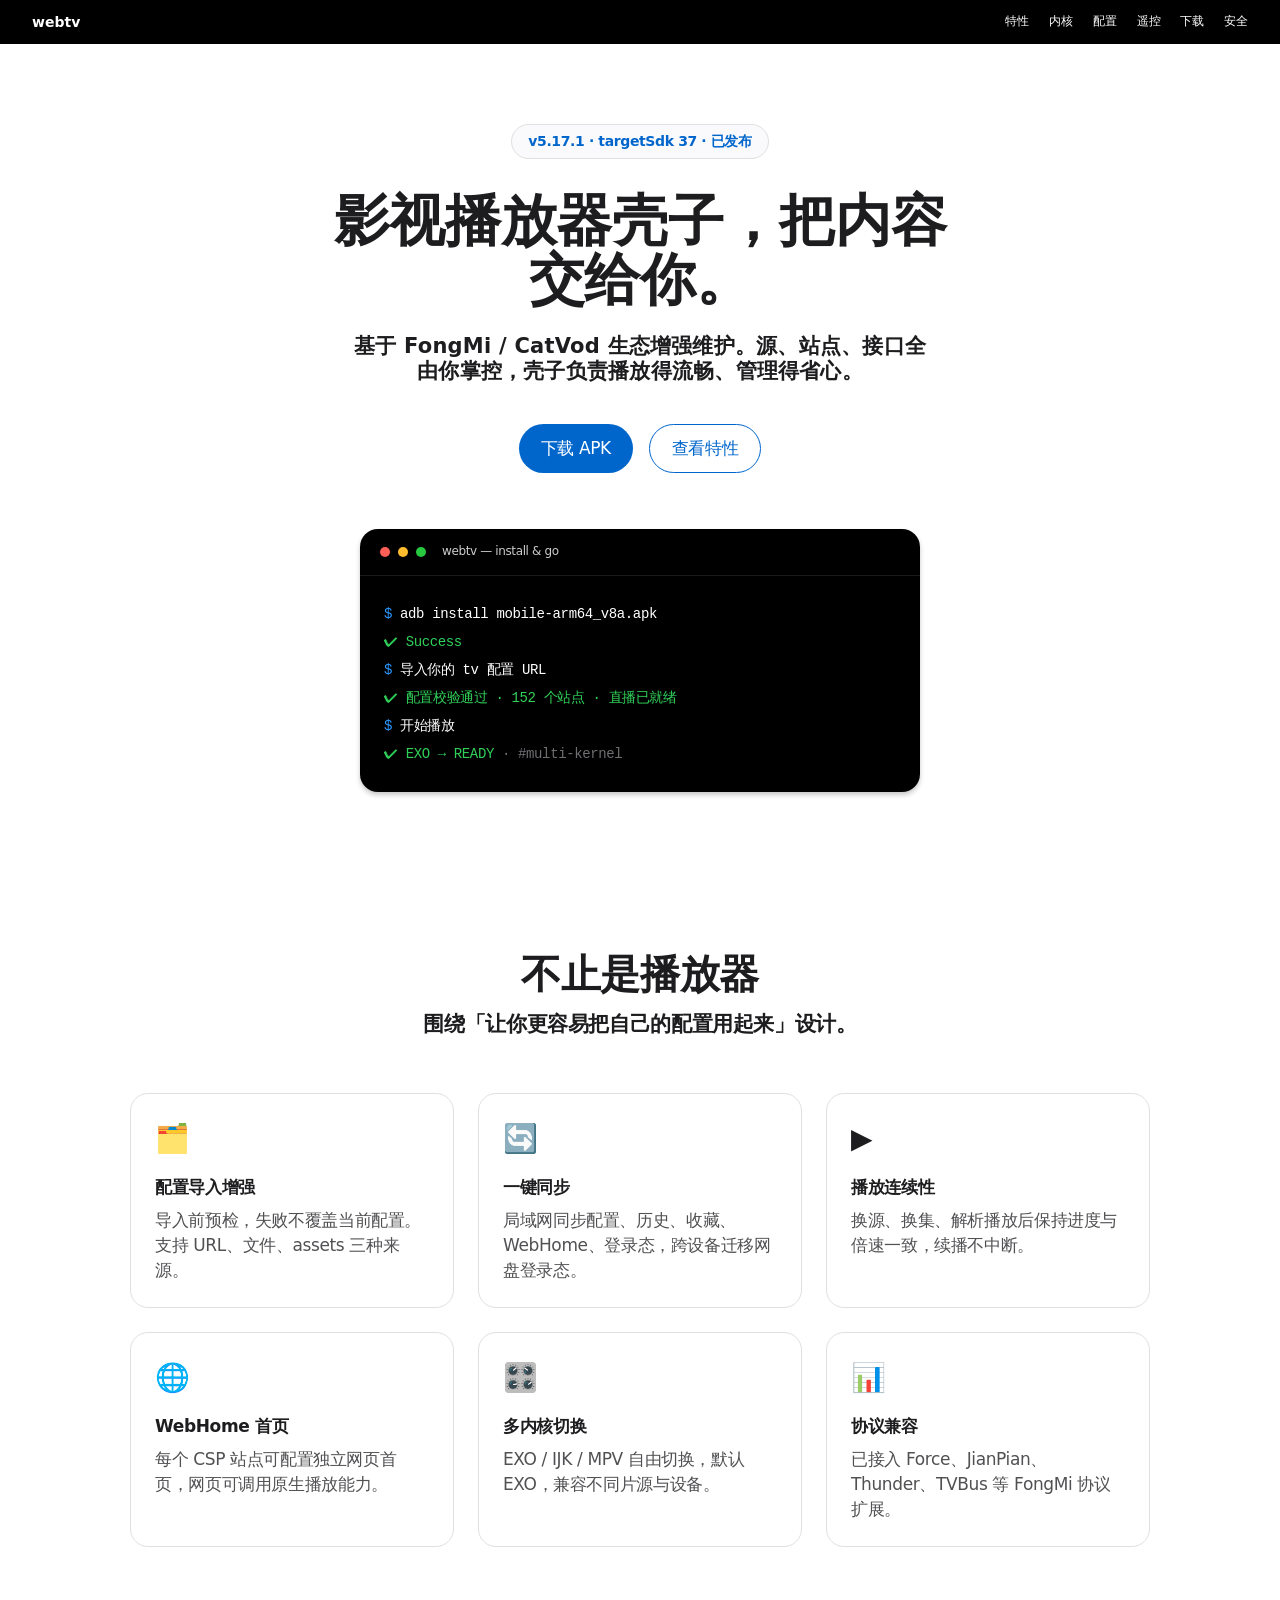
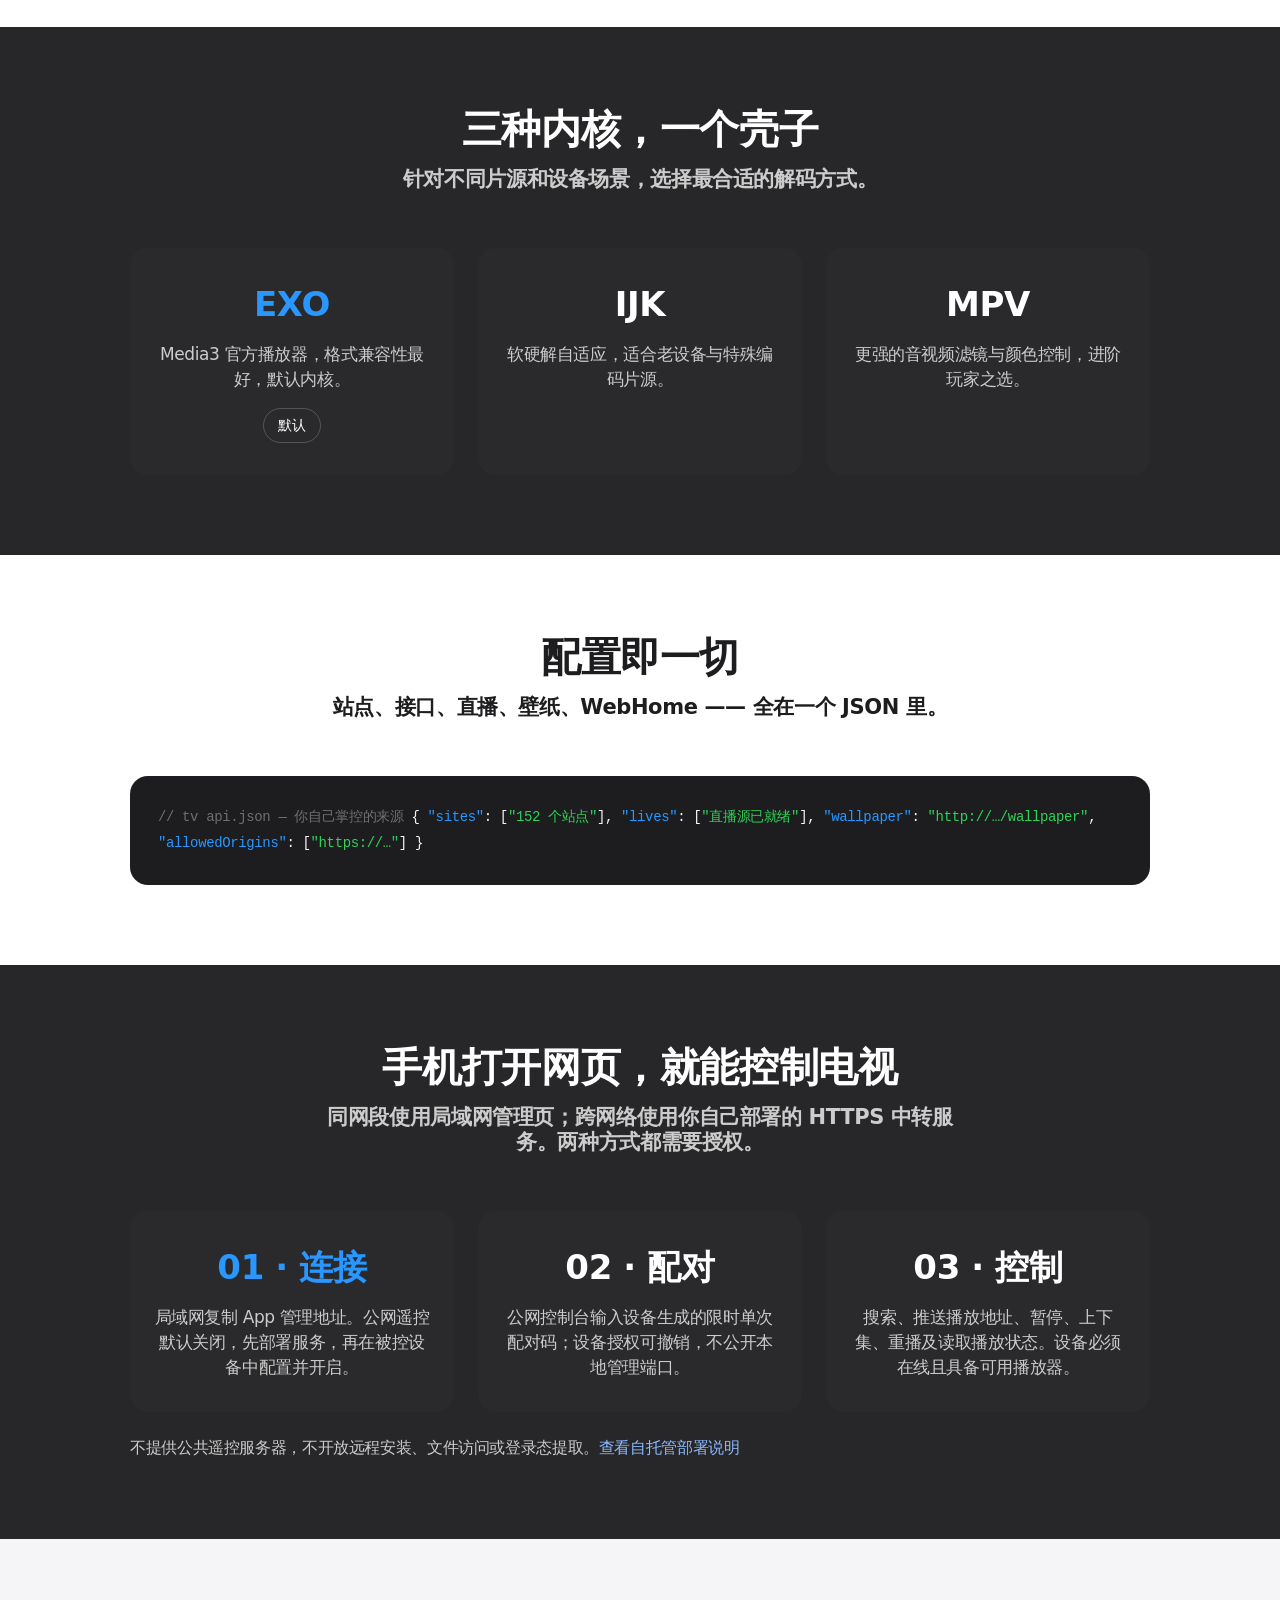
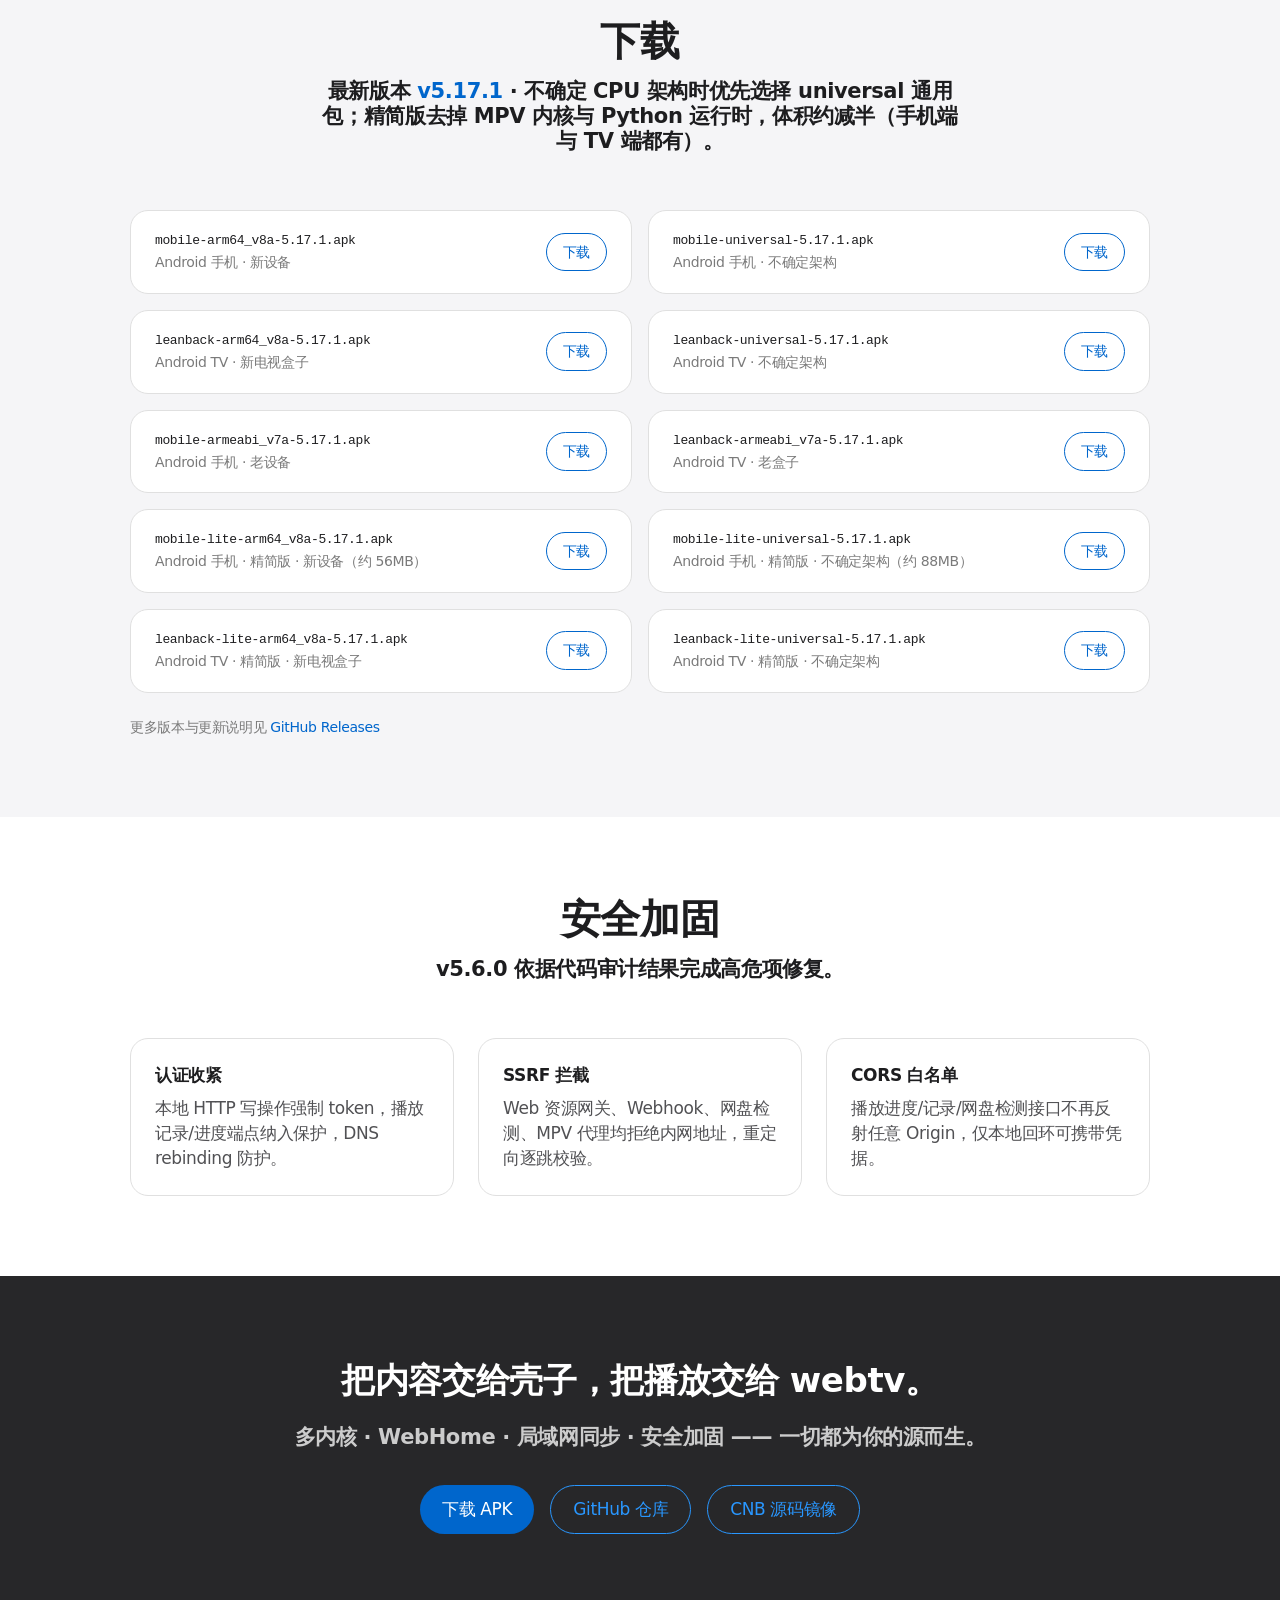
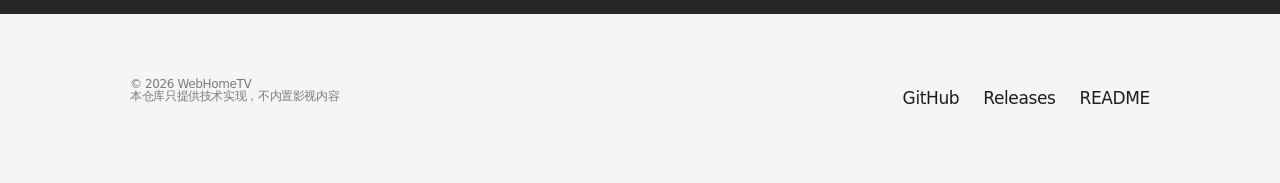
==== docs/index.html @ 98d0acd4 "feat: 中文化界面并新增站源管理（后端 + 前端） - 全站界面与提示文案中文化：index/parse/manage 页面及 script.js - 新增 SourceSetting：站源读取、" ====
<!DOCTYPE html>
<html lang="zh-CN">
<head>
<meta charset="UTF-8">
<meta name="viewport" content="width=device-width, initial-scale=1">
<title>WebHomeTV — 影视播放器壳子</title>
<meta name="description" content="WebHomeTV 是基于 FongMi / CatVod 生态增强维护的 Android 影音播放器壳子，支持多内核播放、WebHome 自定义首页、局域网同步与安全加固。">
<meta property="og:title" content="WebHomeTV — 影视播放器壳子">
<meta property="og:description" content="多内核播放 · WebHome 首页 · 局域网同步 · 安全加固">
<meta property="og:type" content="website">
<style>
  :root {
    --blue: #0066cc;
    --blue-focus: #0071e3;
    --blue-on-dark: #2997ff;
    --canvas: #ffffff;
    --parchment: #f5f5f7;
    --pearl: #fafafc;
    --tile-1: #272729;
    --ink: #1d1d1f;
    --body-on-dark: #ffffff;
    --body-muted: #cccccc;
    --ink-muted-48: #7a7a7a;
    --hairline: #e0e0e0;
    --divider-soft: #f0f0f0;
    --product-shadow: 0 3px 5px 0 rgba(0, 0, 0, 0.22);
    --font: -apple-system, BlinkMacSystemFont, "SF Pro Text", "Inter", "Segoe UI", system-ui, sans-serif;
    --font-display: -apple-system, BlinkMacSystemFont, "SF Pro Display", "Inter", system-ui, sans-serif;
    --section: 80px;
  }

  * { margin: 0; padding: 0; box-sizing: border-box; }

  html { scroll-behavior: smooth; }

  body {
    font-family: var(--font);
    background: var(--canvas);
    color: var(--ink);
    line-height: 1.47;
    letter-spacing: -0.374px;
    -webkit-font-smoothing: antialiased;
  }

  .container { max-width: 1068px; margin: 0 auto; padding: 0 24px; }
  .container-wide { max-width: 1440px; margin: 0 auto; padding: 0 32px; }

  a { color: var(--blue); text-decoration: none; }
  a:hover { text-decoration: underline; }

  /* ---------- Global Nav ---------- */
  .global-nav {
    position: sticky; top: 0; z-index: 50;
    background: #000000;
    height: 44px;
    display: flex; align-items: center;
  }
  .global-nav .container-wide {
    display: flex; align-items: center; justify-content: space-between;
    width: 100%;
  }
  .brand { font-size: 14px; font-weight: 600; color: var(--body-on-dark); letter-spacing: 0; }
  .brand:hover { text-decoration: none; opacity: 0.8; }
  .nav-links { display: flex; gap: 20px; }
  .nav-links a { font-size: 12px; color: var(--body-on-dark); letter-spacing: -0.12px; }
  .nav-links a:hover { text-decoration: none; color: var(--blue-on-dark); }

  /* ---------- Hero (light tile) ---------- */
  .hero { padding: var(--section) 0; background: var(--canvas); }
  .hero .container { text-align: center; }
  .hero .sub {
    display: inline-block;
    font-size: 14px; font-weight: 600; color: var(--blue);
    border: 1px solid var(--hairline);
    border-radius: 9999px;
    padding: 6px 16px;
    margin-bottom: 32px;
    background: var(--pearl);
  }
  .hero h1 {
    font-family: var(--font-display);
    font-size: 56px; font-weight: 600;
    line-height: 1.07; letter-spacing: -0.28px;
    color: var(--ink);
    max-width: 16ch; margin: 0 auto 24px;
  }
  .hero .lead {
    font-size: 21px; font-weight: 600;
    line-height: 1.19; letter-spacing: 0.231px;
    color: var(--ink);
    max-width: 40ch; margin: 0 auto 40px;
  }
  .hero-actions { display: flex; gap: 16px; justify-content: center; flex-wrap: wrap; }

  .btn {
    display: inline-flex; align-items: center; justify-content: center;
    font-family: var(--font); font-size: 17px; font-weight: 400;
    border-radius: 9999px; min-height: 44px; padding: 11px 22px;
    cursor: pointer; transition: transform 160ms ease, background 160ms ease;
    text-decoration: none;
  }
  .btn:focus-visible { outline: 2px solid var(--blue-focus); outline-offset: 2px; }
  .btn:active { transform: scale(0.95); }
  .btn-primary { background: var(--blue); color: #ffffff; }
  .btn-primary:hover { background: var(--blue-focus); text-decoration: none; }
  .btn-secondary { background: transparent; color: var(--blue); border: 1px solid var(--blue); }
  .btn-secondary:hover { background: rgba(0, 102, 204, 0.05); text-decoration: none; }

  /* Terminal card — product evidence */
  .terminal {
    background: #000000;
    border-radius: 18px;
    overflow: hidden;
    text-align: left;
    margin: 56px auto 0;
    max-width: 560px;
    box-shadow: var(--product-shadow);
  }
  .terminal-bar {
    display: flex; align-items: center; gap: 8px;
    padding: 14px 20px;
    border-bottom: 1px solid rgba(255, 255, 255, 0.1);
  }
  .terminal-bar .t-dot { width: 10px; height: 10px; border-radius: 50%; display: inline-block; }
  .t-dot.r { background: #FF5F56; } .t-dot.y { background: #FFBD2E; } .t-dot.g { background: #27C93F; }
  .terminal-bar .t-title { color: var(--body-muted); font-size: 12px; margin-left: 8px; }
  .terminal-body { padding: 24px; color: #a1a1a6; font-size: 14px; line-height: 2; font-family: ui-monospace, "SF Mono", monospace; }
  .terminal-body .prompt { color: var(--blue-on-dark); }
  .terminal-body .cmd { color: var(--body-on-dark); }
  .terminal-body .out { color: #30d158; }
  .terminal-body .muted { color: #6e6e73; }

  /* ---------- Section rhythm ---------- */
  section.tile-light { background: var(--canvas); padding: var(--section) 0; }
  section.tile-parchment { background: var(--parchment); padding: var(--section) 0; }
  section.tile-dark { background: var(--tile-1); padding: var(--section) 0; }
  section.tile-dark h2, section.tile-dark p.sec-desc { color: var(--body-on-dark); }
  section.tile-dark .sec-desc { color: var(--body-muted); }

  .sec-head { text-align: center; margin-bottom: 56px; }
  .sec-head h2 {
    font-family: var(--font-display);
    font-size: 40px; font-weight: 600; line-height: 1.10;
    color: var(--ink); margin-bottom: 16px;
  }
  .tile-dark .sec-head h2 { color: var(--body-on-dark); }
  .sec-head p.sec-desc { font-size: 21px; font-weight: 600; color: var(--ink); line-height: 1.19; max-width: 44ch; margin: 0 auto; }
  .tile-dark .sec-head p.sec-desc { color: var(--body-muted); }

  /* ---------- Feature cards (utility grid) ---------- */
  .grid { display: grid; grid-template-columns: repeat(3, 1fr); gap: 24px; }
  .card {
    background: var(--canvas);
    border: 1px solid var(--hairline);
    border-radius: 18px;
    padding: 24px;
    transition: transform 160ms ease;
  }
  .card:hover { transform: translateY(-2px); }
  .card .ico { font-size: 28px; margin-bottom: 16px; }
  .card h3 { font-size: 17px; font-weight: 600; color: var(--ink); margin-bottom: 8px; }
  .card p { font-size: 17px; color: #515154; line-height: 1.47; }
  .card code {
    font-family: ui-monospace, "SF Mono", monospace;
    font-size: 13px;
    background: var(--parchment);
    border-radius: 5px; padding: 2px 6px; color: var(--blue);
  }

  /* ---------- Kernels (dark tile) ---------- */
  .kernels { display: grid; grid-template-columns: repeat(3, 1fr); gap: 24px; }
  .kernel {
    background: #2a2a2c;
    border-radius: 18px;
    padding: 32px 24px;
    text-align: center;
  }
  .kernel .k-name { font-size: 34px; font-weight: 600; color: var(--body-on-dark); margin-bottom: 12px; letter-spacing: -0.374px; }
  .kernel .k-name.blue { color: var(--blue-on-dark); }
  .kernel p { font-size: 17px; color: var(--body-muted); }
  .kernel .tag {
    display: inline-block; margin-top: 16px;
    font-size: 14px; font-weight: 400; color: var(--body-on-dark);
    border: 1px solid rgba(255, 255, 255, 0.2);
    border-radius: 9999px; padding: 6px 14px;
  }

  /* ---------- Config code block ---------- */
  .code-block {
    background: #1d1d1f;
    border-radius: 18px;
    padding: 28px;
    font-family: ui-monospace, "SF Mono", monospace;
    font-size: 14px; line-height: 1.9;
    overflow-x: auto;
    color: #f5f5f7;
  }
  .code-block .cmt { color: #6e6e73; }
  .code-block .key { color: var(--blue-on-dark); }
  .code-block .str { color: #30d158; }

  /* ---------- Download ---------- */
  .dl-grid { display: grid; grid-template-columns: repeat(2, 1fr); gap: 16px; }
  .dl-row {
    display: flex; align-items: center; justify-content: space-between; gap: 16px;
    background: var(--canvas);
    border: 1px solid var(--hairline);
    border-radius: 18px; padding: 20px 24px;
    transition: border-color 160ms ease;
  }
  .dl-row:hover { border-color: var(--blue); }
  .dl-name { font-family: ui-monospace, "SF Mono", monospace; font-size: 13px; color: var(--ink); }
  .dl-desc { font-size: 14px; color: var(--ink-muted-48); margin-top: 2px; }
  .dl-btn {
    font-size: 14px; font-weight: 400; color: var(--blue);
    border: 1px solid var(--blue); border-radius: 9999px;
    padding: 8px 16px; white-space: nowrap;
    transition: background 160ms ease;
  }
  .dl-btn:hover { background: rgba(0, 102, 204, 0.05); text-decoration: none; }

  /* ---------- Security (parchment) ---------- */
  .tile-parchment .card { background: var(--canvas); border-color: var(--divider-soft); }

  /* ---------- CTA (dark) ---------- */
  .cta h2 { font-size: 34px; font-weight: 600; color: var(--body-on-dark); margin-bottom: 16px; letter-spacing: -0.374px; }
  .cta p { font-size: 21px; font-weight: 600; color: var(--body-muted); margin-bottom: 32px; }
  .cta .btn-primary { background: var(--blue); }
  .cta .btn-secondary { color: var(--blue-on-dark); border-color: var(--blue-on-dark); }

  /* ---------- Footer ---------- */
  footer { background: var(--parchment); padding: 64px 0; }
  footer .container { display: flex; justify-content: space-between; align-items: flex-start; gap: 32px; flex-wrap: wrap; }
  footer .copy { font-size: 12px; color: var(--ink-muted-48); line-height: 1.0; }
  footer .links { display: flex; gap: 24px; }
  footer .links a { font-size: 17px; color: var(--ink); line-height: 2.41; }
  footer .links a:hover { color: var(--blue); }

  /* ---------- Responsive ---------- */
  @media (max-width: 833px) {
    .nav-links { display: none; }
    .grid, .kernels { grid-template-columns: repeat(2, 1fr); }
    .dl-grid { grid-template-columns: 1fr; }
  }
  @media (max-width: 640px) {
    .hero h1 { font-size: 34px; }
    .sec-head h2 { font-size: 32px; }
    .grid, .kernels { grid-template-columns: 1fr; }
    section.tile-light, section.tile-parchment, section.tile-dark { padding: 48px 0; }
    .hero { padding: 48px 0; }
  }
  @media (max-width: 419px) {
    .hero h1 { font-size: 28px; }
    .container, .container-wide { padding: 0 16px; }
  }

  @media (prefers-reduced-motion: reduce) {
    html { scroll-behavior: auto; }
    * { transition: none !important; }
  }
</style>
</head>
<body>

<nav class="global-nav" aria-label="主导航">
  <div class="container-wide">
    <div class="brand">webtv</div>
    <div class="nav-links">
      <a href="#features">特性</a>
      <a href="#kernels">内核</a>
      <a href="#config">配置</a>
      <a href="#remote">遥控</a>
      <a href="#download">下载</a>
      <a href="#security">安全</a>
    </div>
  </div>
</nav>

<header class="hero" id="top">
  <div class="container">
    <span class="sub">v5.17.1 · targetSdk 37 · 已发布</span>
    <h1>影视播放器壳子，把内容交给你。</h1>
    <p class="lead">基于 FongMi / CatVod 生态增强维护。源、站点、接口全由你掌控，壳子负责播放得流畅、管理得省心。</p>
    <div class="hero-actions">
      <a class="btn btn-primary" href="#download">下载 APK</a>
      <a class="btn btn-secondary" href="#features">查看特性</a>
    </div>
    <div class="terminal" role="img" aria-label="终端命令行示例">
      <div class="terminal-bar">
        <span class="t-dot r"></span><span class="t-dot y"></span><span class="t-dot g"></span>
        <span class="t-title">webtv — install &amp; go</span>
      </div>
      <div class="terminal-body">
        <div><span class="prompt">$</span> <span class="cmd">adb install mobile-arm64_v8a.apk</span></div>
        <div><span class="out">✔ Success</span></div>
        <div><span class="prompt">$</span> <span class="cmd">导入你的 tv 配置 URL</span></div>
        <div><span class="out">✔ 配置校验通过 · 152 个站点 · 直播已就绪</span></div>
        <div><span class="prompt">$</span> <span class="cmd">开始播放</span></div>
        <div><span class="out">✔ EXO → READY <span class="muted">· #multi-kernel</span></span></div>
      </div>
    </div>
  </div>
</header>

<section class="tile-light" id="features">
  <div class="container">
    <div class="sec-head">
      <h2>不止是播放器</h2>
      <p class="sec-desc">围绕「让你更容易把自己的配置用起来」设计。</p>
    </div>
    <div class="grid">
      <div class="card">
        <div class="ico">🗂️</div>
        <h3>配置导入增强</h3>
        <p>导入前预检，失败不覆盖当前配置。支持 URL、文件、assets 三种来源。</p>
      </div>
      <div class="card">
        <div class="ico">🔄</div>
        <h3>一键同步</h3>
        <p>局域网同步配置、历史、收藏、WebHome、登录态，跨设备迁移网盘登录态。</p>
      </div>
      <div class="card">
        <div class="ico">▶️</div>
        <h3>播放连续性</h3>
        <p>换源、换集、解析播放后保持进度与倍速一致，续播不中断。</p>
      </div>
      <div class="card">
        <div class="ico">🌐</div>
        <h3>WebHome 首页</h3>
        <p>每个 CSP 站点可配置独立网页首页，网页可调用原生播放能力。</p>
      </div>
      <div class="card">
        <div class="ico">🎛️</div>
        <h3>多内核切换</h3>
        <p>EXO / IJK / MPV 自由切换，默认 EXO，兼容不同片源与设备。</p>
      </div>
      <div class="card">
        <div class="ico">📊</div>
        <h3>协议兼容</h3>
        <p>已接入 Force、JianPian、Thunder、TVBus 等 FongMi 协议扩展。</p>
      </div>
    </div>
  </div>
</section>

<section class="tile-dark" id="kernels">
  <div class="container">
    <div class="sec-head">
      <h2>三种内核，一个壳子</h2>
      <p class="sec-desc">针对不同片源和设备场景，选择最合适的解码方式。</p>
    </div>
    <div class="kernels">
      <div class="kernel">
        <div class="k-name blue">EXO</div>
        <p>Media3 官方播放器，格式兼容性最好，默认内核。</p>
        <span class="tag">默认</span>
      </div>
      <div class="kernel">
        <div class="k-name">IJK</div>
        <p>软硬解自适应，适合老设备与特殊编码片源。</p>
      </div>
      <div class="kernel">
        <div class="k-name">MPV</div>
        <p>更强的音视频滤镜与颜色控制，进阶玩家之选。</p>
      </div>
    </div>
  </div>
</section>

<section class="tile-light" id="config">
  <div class="container">
    <div class="sec-head">
      <h2>配置即一切</h2>
      <p class="sec-desc">站点、接口、直播、壁纸、WebHome —— 全在一个 JSON 里。</p>
    </div>
    <div class="code-block" role="img" aria-label="tv 配置 JSON 示例">
<span class="cmt">// tv api.json — 你自己掌控的来源</span>
{
  <span class="key">"sites"</span>: [<span class="str">"152 个站点"</span>],
  <span class="key">"lives"</span>: [<span class="str">"直播源已就绪"</span>],
  <span class="key">"wallpaper"</span>: <span class="str">"http://…/wallpaper"</span>,
  <span class="key">"allowedOrigins"</span>: [<span class="str">"https://…"</span>]
}
    </div>
  </div>
</section>

<section class="tile-dark" id="remote">
  <div class="container">
    <div class="sec-head">
      <h2>手机打开网页，就能控制电视</h2>
      <p class="sec-desc">同网段使用局域网管理页；跨网络使用你自己部署的 HTTPS 中转服务。两种方式都需要授权。</p>
    </div>
    <div class="kernels">
      <div class="kernel">
        <div class="k-name blue">01 · 连接</div>
        <p>局域网复制 App 管理地址。公网遥控默认关闭，先部署服务，再在被控设备中配置并开启。</p>
      </div>
      <div class="kernel">
        <div class="k-name">02 · 配对</div>
        <p>公网控制台输入设备生成的限时单次配对码；设备授权可撤销，不公开本地管理端口。</p>
      </div>
      <div class="kernel">
        <div class="k-name">03 · 控制</div>
        <p>搜索、推送播放地址、暂停、上下集、重播及读取播放状态。设备必须在线且具备可用播放器。</p>
      </div>
    </div>
    <p style="margin-top:24px;color:#ccc">不提供公共遥控服务器，不开放远程安装、文件访问或登录态提取。<a style="color:#8db9ff" href="https://github.com/motao123/webtv/tree/main/serverless/webtv-remote-go">查看自托管部署说明</a></p>
  </div>
</section>

<section class="tile-parchment" id="download">
  <div class="container">
    <div class="sec-head">
      <h2>下载</h2>
      <p class="sec-desc">最新版本 <strong style="color:var(--blue)">v5.17.1</strong> · 不确定 CPU 架构时优先选择 universal 通用包；精简版去掉 MPV 内核与 Python 运行时，体积约减半（手机端与 TV 端都有）。</p>
    </div>
    <div class="dl-grid">
      <div class="dl-row">
        <div>
          <div class="dl-name">mobile-arm64_v8a-5.17.1.apk</div>
          <div class="dl-desc">Android 手机 · 新设备</div>
        </div>
        <a class="dl-btn" href="https://github.com/motao123/webtv/releases/latest/download/mobile-arm64_v8a-5.17.1.apk">下载</a>
      </div>
      <div class="dl-row">
        <div>
          <div class="dl-name">mobile-universal-5.17.1.apk</div>
          <div class="dl-desc">Android 手机 · 不确定架构</div>
        </div>
        <a class="dl-btn" href="https://github.com/motao123/webtv/releases/latest/download/mobile-universal-5.17.1.apk">下载</a>
      </div>
      <div class="dl-row">
        <div>
          <div class="dl-name">leanback-arm64_v8a-5.17.1.apk</div>
          <div class="dl-desc">Android TV · 新电视盒子</div>
        </div>
        <a class="dl-btn" href="https://github.com/motao123/webtv/releases/latest/download/leanback-arm64_v8a-5.17.1.apk">下载</a>
      </div>
      <div class="dl-row">
        <div>
          <div class="dl-name">leanback-universal-5.17.1.apk</div>
          <div class="dl-desc">Android TV · 不确定架构</div>
        </div>
        <a class="dl-btn" href="https://github.com/motao123/webtv/releases/latest/download/leanback-universal-5.17.1.apk">下载</a>
      </div>
      <div class="dl-row">
        <div>
          <div class="dl-name">mobile-armeabi_v7a-5.17.1.apk</div>
          <div class="dl-desc">Android 手机 · 老设备</div>
        </div>
        <a class="dl-btn" href="https://github.com/motao123/webtv/releases/latest/download/mobile-armeabi_v7a-5.17.1.apk">下载</a>
      </div>
      <div class="dl-row">
        <div>
          <div class="dl-name">leanback-armeabi_v7a-5.17.1.apk</div>
          <div class="dl-desc">Android TV · 老盒子</div>
        </div>
        <a class="dl-btn" href="https://github.com/motao123/webtv/releases/latest/download/leanback-armeabi_v7a-5.17.1.apk">下载</a>
      </div>
      <div class="dl-row">
        <div>
          <div class="dl-name">mobile-lite-arm64_v8a-5.17.1.apk</div>
          <div class="dl-desc">Android 手机 · 精简版 · 新设备（约 56MB）</div>
        </div>
        <a class="dl-btn" href="https://github.com/motao123/webtv/releases/latest/download/mobile-lite-arm64_v8a-5.17.1.apk">下载</a>
      </div>
      <div class="dl-row">
        <div>
          <div class="dl-name">mobile-lite-universal-5.17.1.apk</div>
          <div class="dl-desc">Android 手机 · 精简版 · 不确定架构（约 88MB）</div>
        </div>
        <a class="dl-btn" href="https://github.com/motao123/webtv/releases/latest/download/mobile-lite-universal-5.17.1.apk">下载</a>
      </div>
      <div class="dl-row">
        <div>
          <div class="dl-name">leanback-lite-arm64_v8a-5.17.1.apk</div>
          <div class="dl-desc">Android TV · 精简版 · 新电视盒子</div>
        </div>
        <a class="dl-btn" href="https://github.com/motao123/webtv/releases/latest/download/leanback-lite-arm64_v8a-5.17.1.apk">下载</a>
      </div>
      <div class="dl-row">
        <div>
          <div class="dl-name">leanback-lite-universal-5.17.1.apk</div>
          <div class="dl-desc">Android TV · 精简版 · 不确定架构</div>
        </div>
        <a class="dl-btn" href="https://github.com/motao123/webtv/releases/latest/download/leanback-lite-universal-5.17.1.apk">下载</a>
      </div>
    </div>
    <p style="margin-top:24px;font-size:14px;color:var(--ink-muted-48)">更多版本与更新说明见 <a href="https://github.com/motao123/webtv/releases">GitHub Releases</a></p>
  </div>
</section>

<section class="tile-light" id="security">
  <div class="container">
    <div class="sec-head">
      <h2>安全加固</h2>
      <p class="sec-desc">v5.6.0 依据代码审计结果完成高危项修复。</p>
    </div>
    <div class="grid">
      <div class="card">
        <h3>认证收紧</h3>
        <p>本地 HTTP 写操作强制 token，播放记录/进度端点纳入保护，DNS rebinding 防护。</p>
      </div>
      <div class="card">
        <h3>SSRF 拦截</h3>
        <p>Web 资源网关、Webhook、网盘检测、MPV 代理均拒绝内网地址，重定向逐跳校验。</p>
      </div>
      <div class="card">
        <h3>CORS 白名单</h3>
        <p>播放进度/记录/网盘检测接口不再反射任意 Origin，仅本地回环可携带凭据。</p>
      </div>
    </div>
  </div>
</section>

<section class="tile-dark cta">
  <div class="container" style="text-align:center">
    <h2>把内容交给壳子，把播放交给 webtv。</h2>
    <p>多内核 · WebHome · 局域网同步 · 安全加固 —— 一切都为你的源而生。</p>
    <div class="hero-actions" style="justify-content:center">
      <a class="btn btn-primary" href="#download">下载 APK</a>
      <a class="btn btn-secondary" href="https://github.com/motao123/webtv">GitHub 仓库</a>
      <a class="btn btn-secondary" href="https://cnb.cool/code_free/webtv-coding">CNB 源码镜像</a>
    </div>
  </div>
</section>

<footer>
  <div class="container">
    <div class="copy">© 2026 WebHomeTV<br>本仓库只提供技术实现，不内置影视内容</div>
    <div class="links">
      <a href="https://github.com/motao123/webtv">GitHub</a>
      <a href="https://github.com/motao123/webtv/releases">Releases</a>
      <a href="https://github.com/motao123/webtv/blob/main/README.md">README</a>
    </div>
  </div>
</footer>

</body>
</html>
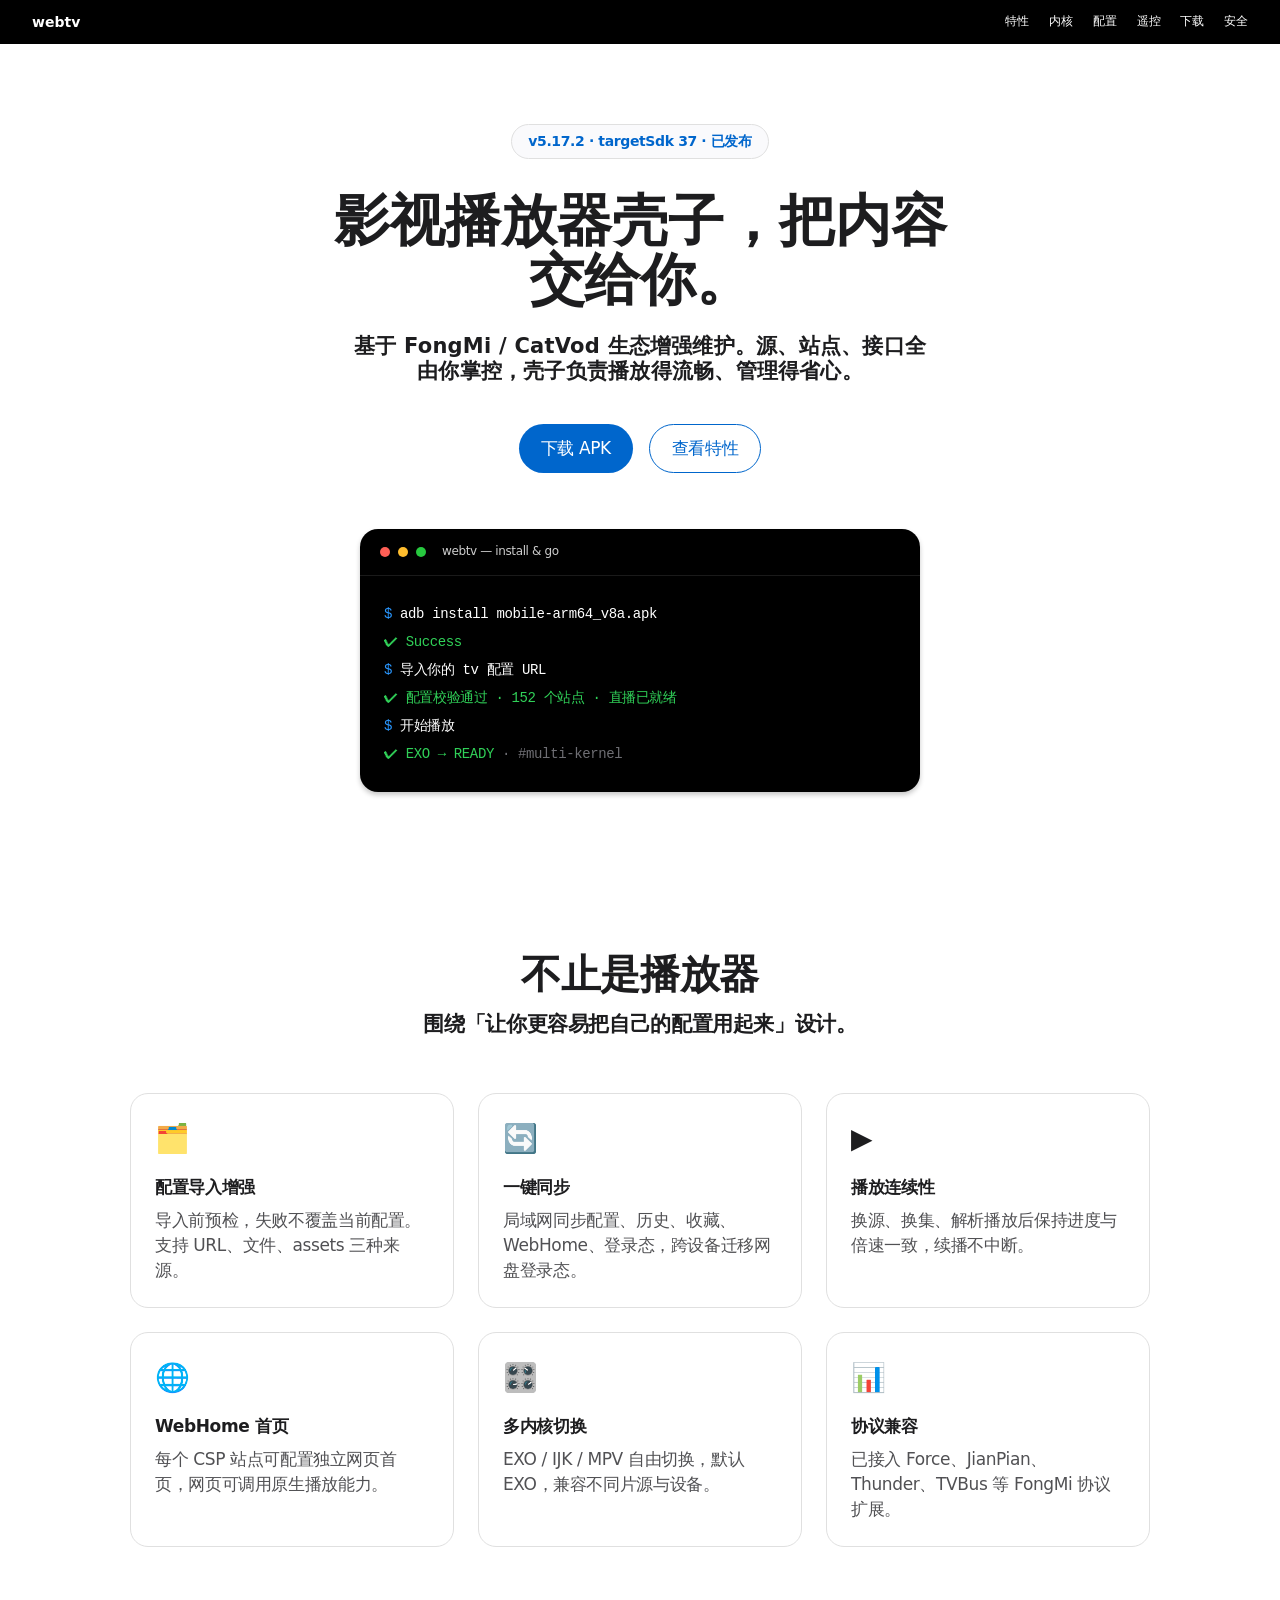
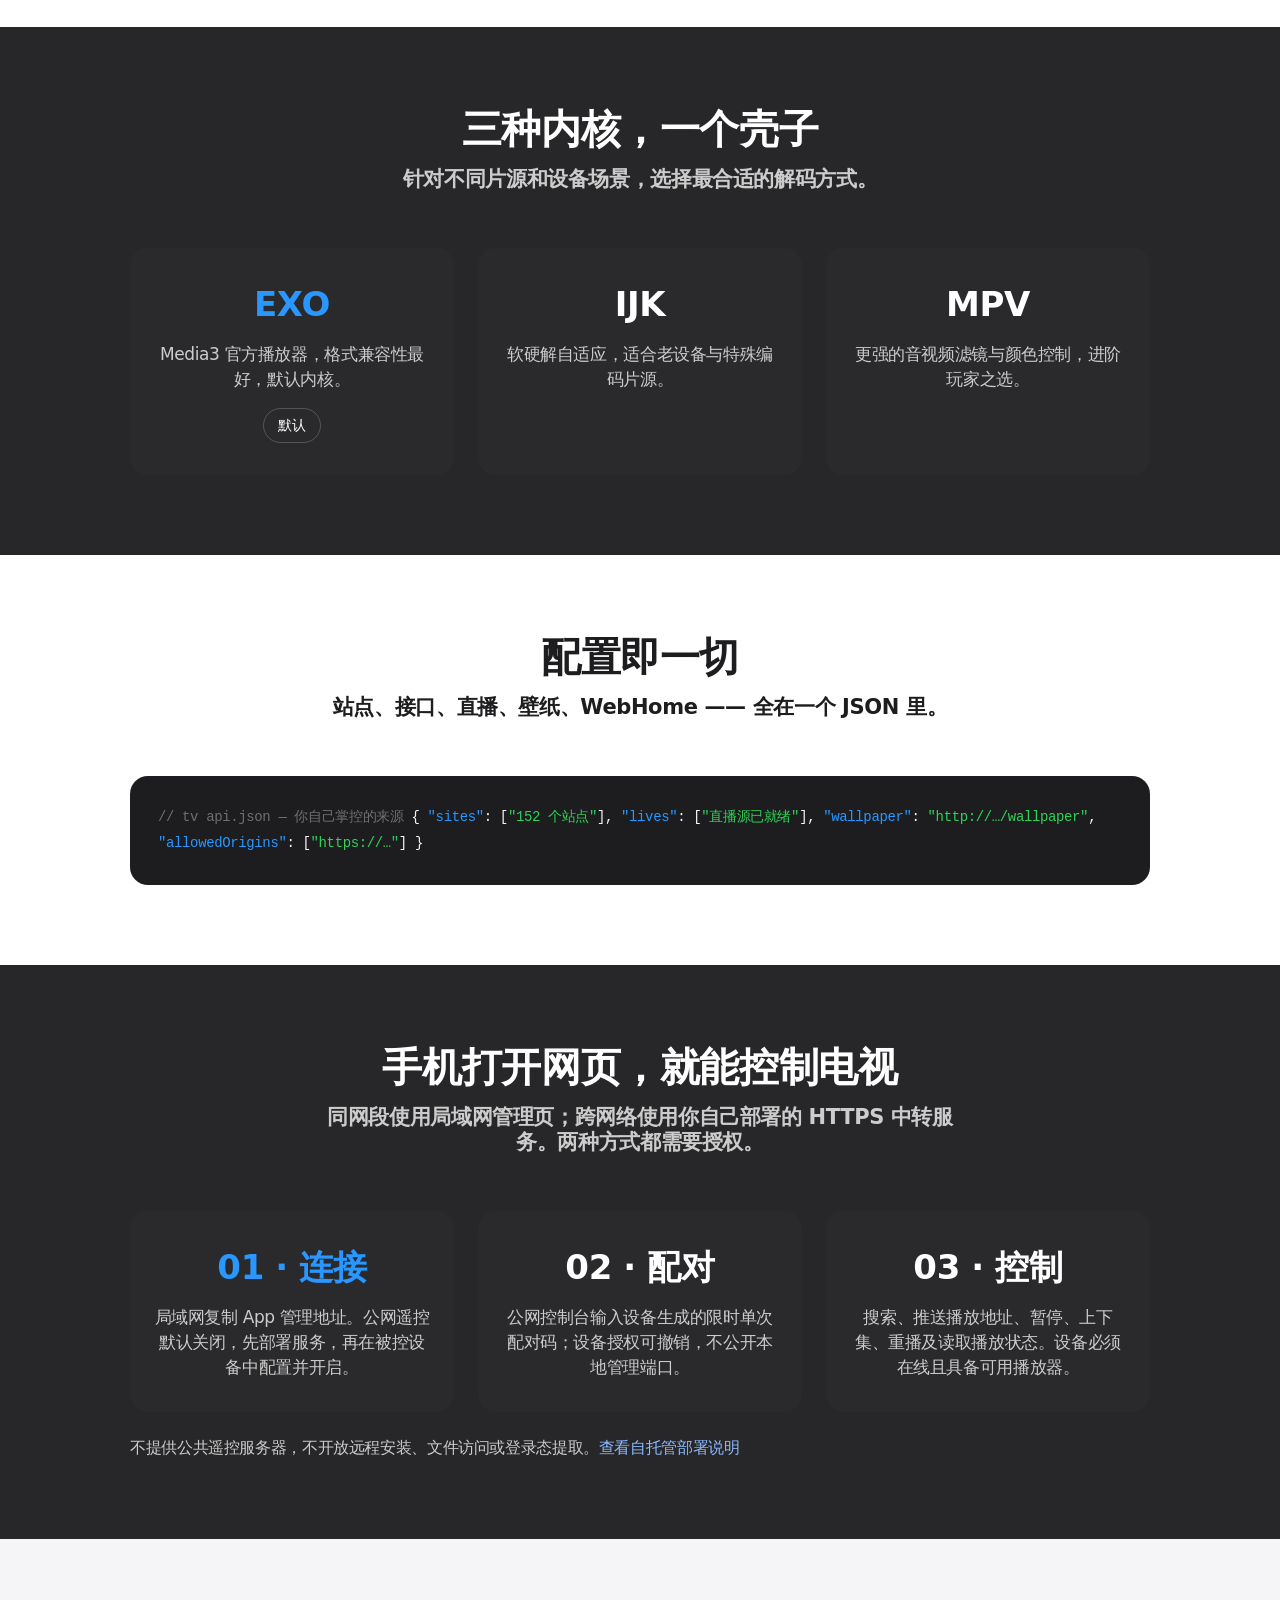
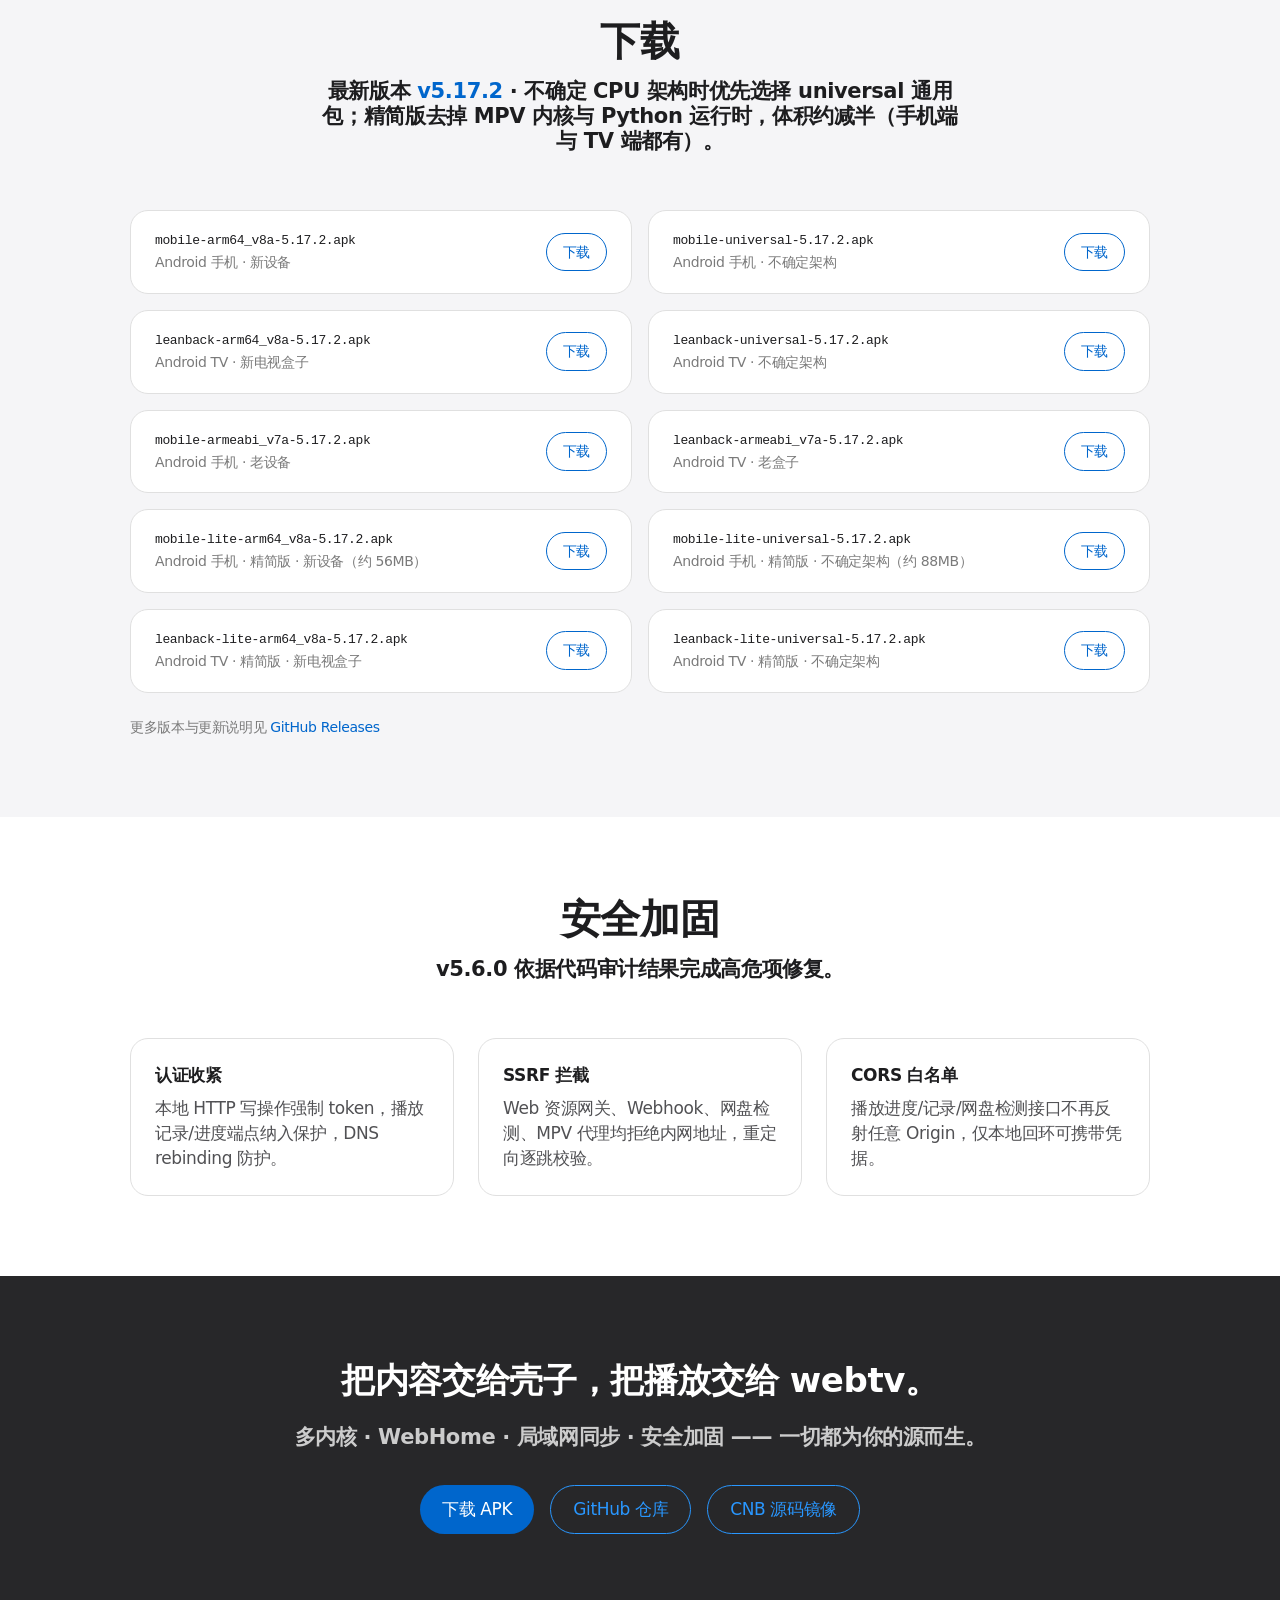
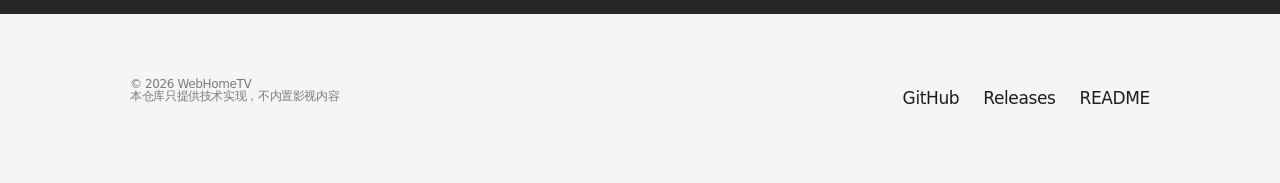
==== commit 429f13fc: "chore: README/docs 版本号同步至 5.17.2" ====
--- a/docs/index.html
+++ b/docs/index.html
@@ -278,7 +278,7 @@
 
 <header class="hero" id="top">
   <div class="container">
-    <span class="sub">v5.17.1 · targetSdk 37 · 已发布</span>
+    <span class="sub">v5.17.2 · targetSdk 37 · 已发布</span>
     <h1>影视播放器壳子，把内容交给你。</h1>
     <p class="lead">基于 FongMi / CatVod 生态增强维护。源、站点、接口全由你掌控，壳子负责播放得流畅、管理得省心。</p>
     <div class="hero-actions">
@@ -413,78 +413,78 @@
   <div class="container">
     <div class="sec-head">
       <h2>下载</h2>
-      <p class="sec-desc">最新版本 <strong style="color:var(--blue)">v5.17.1</strong> · 不确定 CPU 架构时优先选择 universal 通用包；精简版去掉 MPV 内核与 Python 运行时，体积约减半（手机端与 TV 端都有）。</p>
+      <p class="sec-desc">最新版本 <strong style="color:var(--blue)">v5.17.2</strong> · 不确定 CPU 架构时优先选择 universal 通用包；精简版去掉 MPV 内核与 Python 运行时，体积约减半（手机端与 TV 端都有）。</p>
     </div>
     <div class="dl-grid">
       <div class="dl-row">
         <div>
-          <div class="dl-name">mobile-arm64_v8a-5.17.1.apk</div>
+          <div class="dl-name">mobile-arm64_v8a-5.17.2.apk</div>
           <div class="dl-desc">Android 手机 · 新设备</div>
         </div>
-        <a class="dl-btn" href="https://github.com/motao123/webtv/releases/latest/download/mobile-arm64_v8a-5.17.1.apk">下载</a>
-      </div>
-      <div class="dl-row">
-        <div>
-          <div class="dl-name">mobile-universal-5.17.1.apk</div>
+        <a class="dl-btn" href="https://github.com/motao123/webtv/releases/latest/download/mobile-arm64_v8a-5.17.2.apk">下载</a>
+      </div>
+      <div class="dl-row">
+        <div>
+          <div class="dl-name">mobile-universal-5.17.2.apk</div>
           <div class="dl-desc">Android 手机 · 不确定架构</div>
         </div>
-        <a class="dl-btn" href="https://github.com/motao123/webtv/releases/latest/download/mobile-universal-5.17.1.apk">下载</a>
-      </div>
-      <div class="dl-row">
-        <div>
-          <div class="dl-name">leanback-arm64_v8a-5.17.1.apk</div>
+        <a class="dl-btn" href="https://github.com/motao123/webtv/releases/latest/download/mobile-universal-5.17.2.apk">下载</a>
+      </div>
+      <div class="dl-row">
+        <div>
+          <div class="dl-name">leanback-arm64_v8a-5.17.2.apk</div>
           <div class="dl-desc">Android TV · 新电视盒子</div>
         </div>
-        <a class="dl-btn" href="https://github.com/motao123/webtv/releases/latest/download/leanback-arm64_v8a-5.17.1.apk">下载</a>
-      </div>
-      <div class="dl-row">
-        <div>
-          <div class="dl-name">leanback-universal-5.17.1.apk</div>
+        <a class="dl-btn" href="https://github.com/motao123/webtv/releases/latest/download/leanback-arm64_v8a-5.17.2.apk">下载</a>
+      </div>
+      <div class="dl-row">
+        <div>
+          <div class="dl-name">leanback-universal-5.17.2.apk</div>
           <div class="dl-desc">Android TV · 不确定架构</div>
         </div>
-        <a class="dl-btn" href="https://github.com/motao123/webtv/releases/latest/download/leanback-universal-5.17.1.apk">下载</a>
-      </div>
-      <div class="dl-row">
-        <div>
-          <div class="dl-name">mobile-armeabi_v7a-5.17.1.apk</div>
+        <a class="dl-btn" href="https://github.com/motao123/webtv/releases/latest/download/leanback-universal-5.17.2.apk">下载</a>
+      </div>
+      <div class="dl-row">
+        <div>
+          <div class="dl-name">mobile-armeabi_v7a-5.17.2.apk</div>
           <div class="dl-desc">Android 手机 · 老设备</div>
         </div>
-        <a class="dl-btn" href="https://github.com/motao123/webtv/releases/latest/download/mobile-armeabi_v7a-5.17.1.apk">下载</a>
-      </div>
-      <div class="dl-row">
-        <div>
-          <div class="dl-name">leanback-armeabi_v7a-5.17.1.apk</div>
+        <a class="dl-btn" href="https://github.com/motao123/webtv/releases/latest/download/mobile-armeabi_v7a-5.17.2.apk">下载</a>
+      </div>
+      <div class="dl-row">
+        <div>
+          <div class="dl-name">leanback-armeabi_v7a-5.17.2.apk</div>
           <div class="dl-desc">Android TV · 老盒子</div>
         </div>
-        <a class="dl-btn" href="https://github.com/motao123/webtv/releases/latest/download/leanback-armeabi_v7a-5.17.1.apk">下载</a>
-      </div>
-      <div class="dl-row">
-        <div>
-          <div class="dl-name">mobile-lite-arm64_v8a-5.17.1.apk</div>
+        <a class="dl-btn" href="https://github.com/motao123/webtv/releases/latest/download/leanback-armeabi_v7a-5.17.2.apk">下载</a>
+      </div>
+      <div class="dl-row">
+        <div>
+          <div class="dl-name">mobile-lite-arm64_v8a-5.17.2.apk</div>
           <div class="dl-desc">Android 手机 · 精简版 · 新设备（约 56MB）</div>
         </div>
-        <a class="dl-btn" href="https://github.com/motao123/webtv/releases/latest/download/mobile-lite-arm64_v8a-5.17.1.apk">下载</a>
-      </div>
-      <div class="dl-row">
-        <div>
-          <div class="dl-name">mobile-lite-universal-5.17.1.apk</div>
+        <a class="dl-btn" href="https://github.com/motao123/webtv/releases/latest/download/mobile-lite-arm64_v8a-5.17.2.apk">下载</a>
+      </div>
+      <div class="dl-row">
+        <div>
+          <div class="dl-name">mobile-lite-universal-5.17.2.apk</div>
           <div class="dl-desc">Android 手机 · 精简版 · 不确定架构（约 88MB）</div>
         </div>
-        <a class="dl-btn" href="https://github.com/motao123/webtv/releases/latest/download/mobile-lite-universal-5.17.1.apk">下载</a>
-      </div>
-      <div class="dl-row">
-        <div>
-          <div class="dl-name">leanback-lite-arm64_v8a-5.17.1.apk</div>
+        <a class="dl-btn" href="https://github.com/motao123/webtv/releases/latest/download/mobile-lite-universal-5.17.2.apk">下载</a>
+      </div>
+      <div class="dl-row">
+        <div>
+          <div class="dl-name">leanback-lite-arm64_v8a-5.17.2.apk</div>
           <div class="dl-desc">Android TV · 精简版 · 新电视盒子</div>
         </div>
-        <a class="dl-btn" href="https://github.com/motao123/webtv/releases/latest/download/leanback-lite-arm64_v8a-5.17.1.apk">下载</a>
-      </div>
-      <div class="dl-row">
-        <div>
-          <div class="dl-name">leanback-lite-universal-5.17.1.apk</div>
+        <a class="dl-btn" href="https://github.com/motao123/webtv/releases/latest/download/leanback-lite-arm64_v8a-5.17.2.apk">下载</a>
+      </div>
+      <div class="dl-row">
+        <div>
+          <div class="dl-name">leanback-lite-universal-5.17.2.apk</div>
           <div class="dl-desc">Android TV · 精简版 · 不确定架构</div>
         </div>
-        <a class="dl-btn" href="https://github.com/motao123/webtv/releases/latest/download/leanback-lite-universal-5.17.1.apk">下载</a>
+        <a class="dl-btn" href="https://github.com/motao123/webtv/releases/latest/download/leanback-lite-universal-5.17.2.apk">下载</a>
       </div>
     </div>
     <p style="margin-top:24px;font-size:14px;color:var(--ink-muted-48)">更多版本与更新说明见 <a href="https://github.com/motao123/webtv/releases">GitHub Releases</a></p>
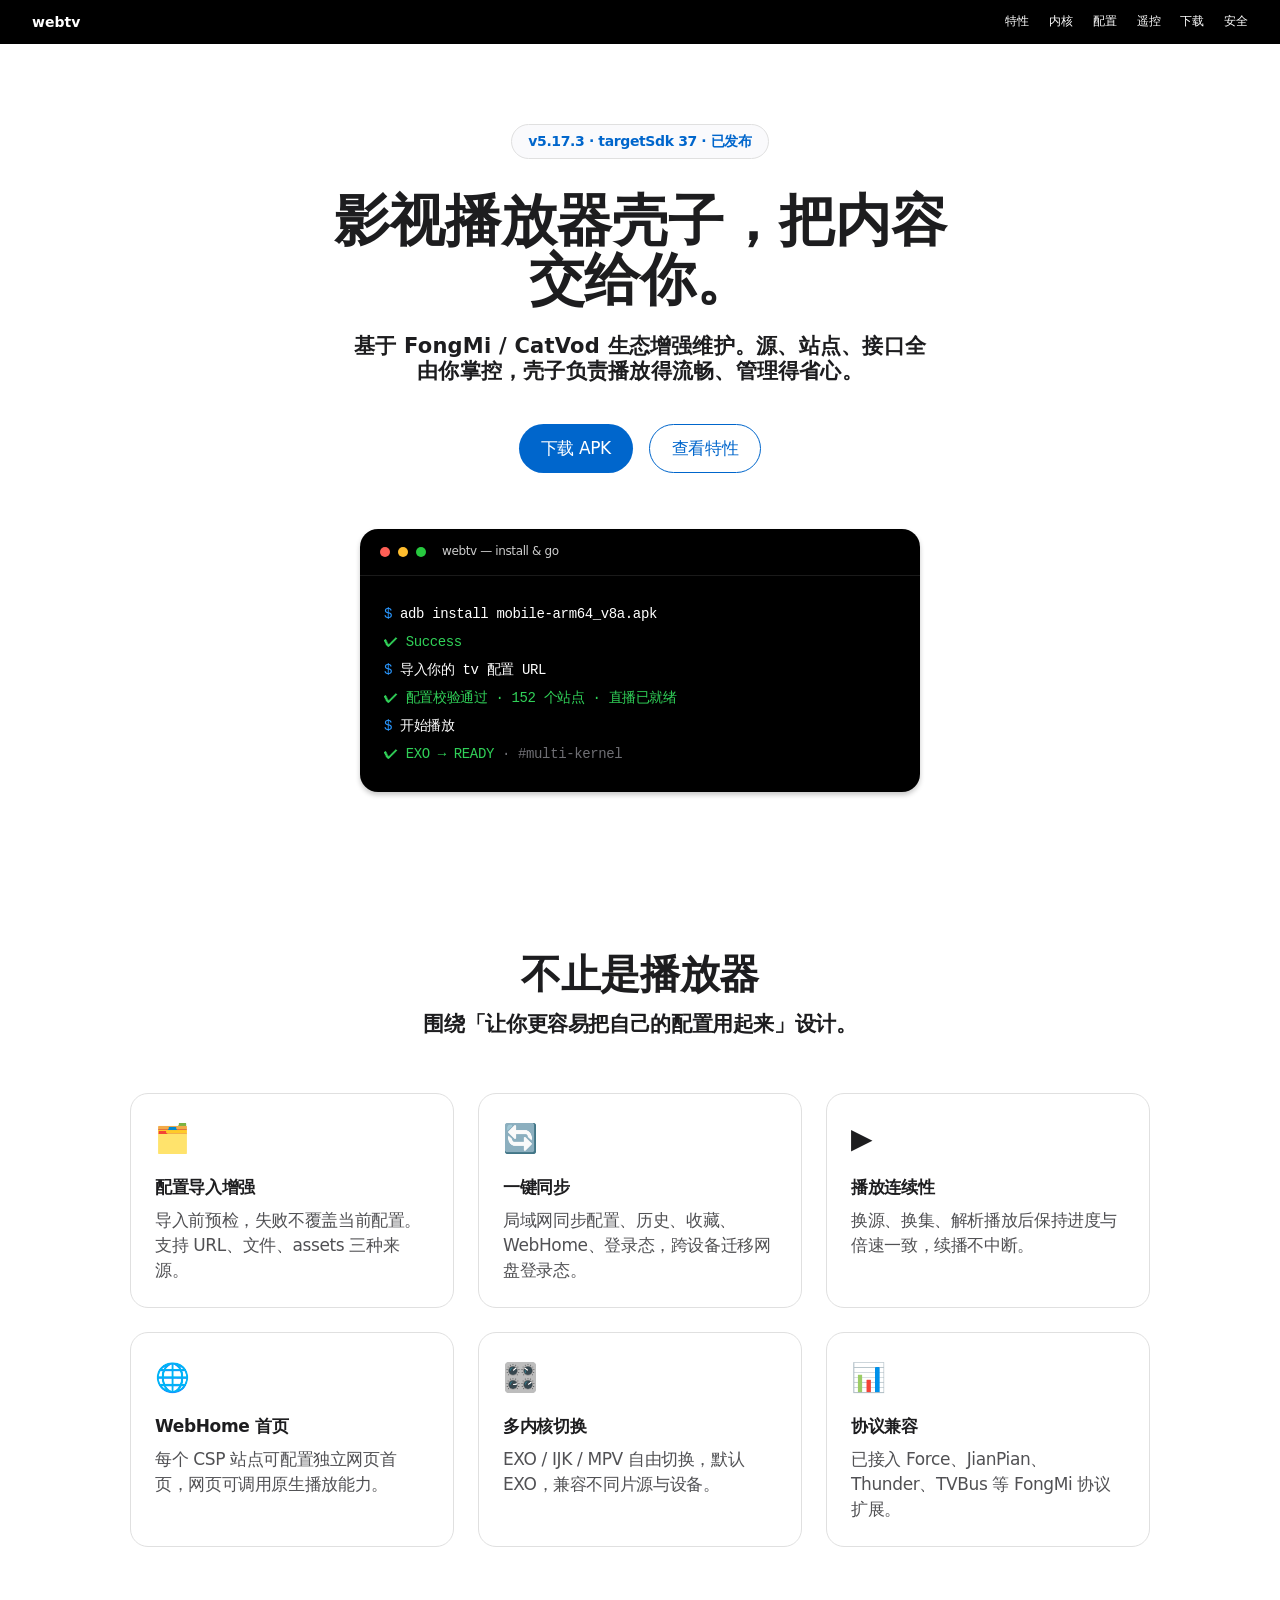
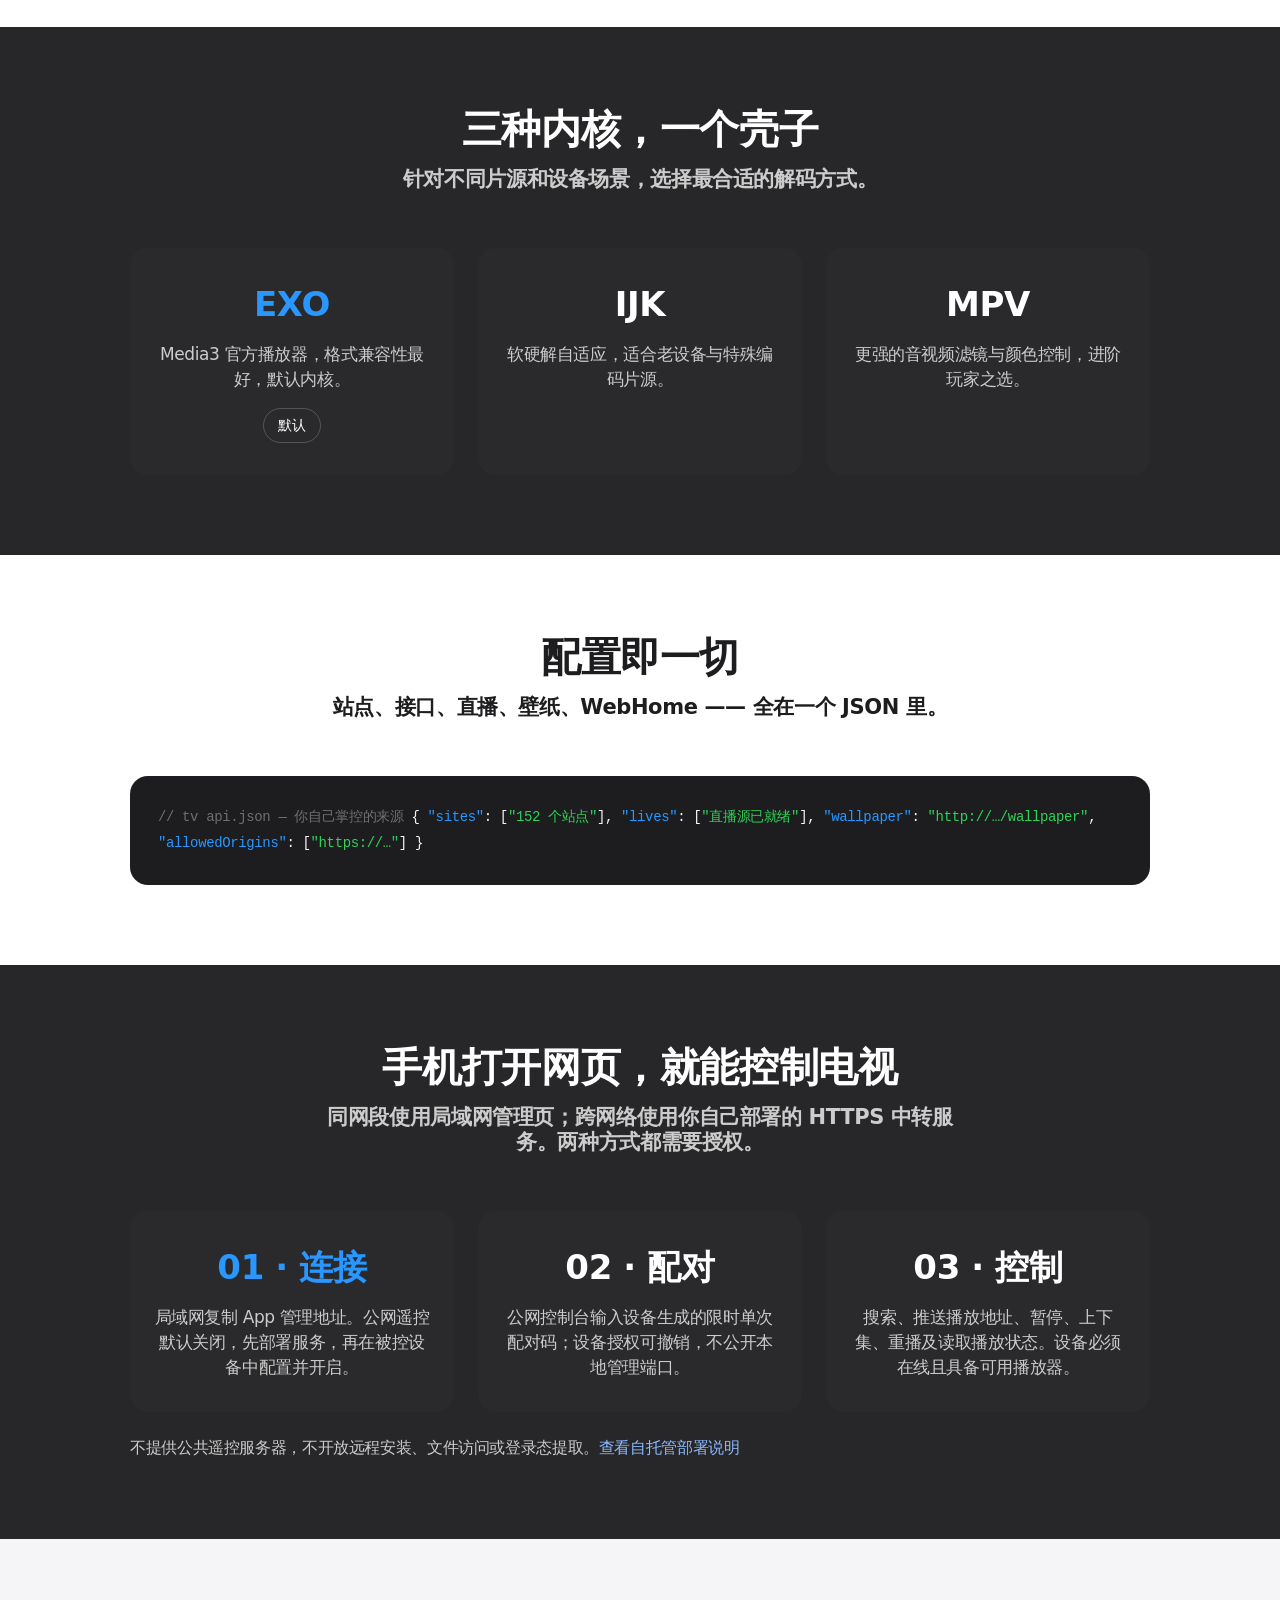
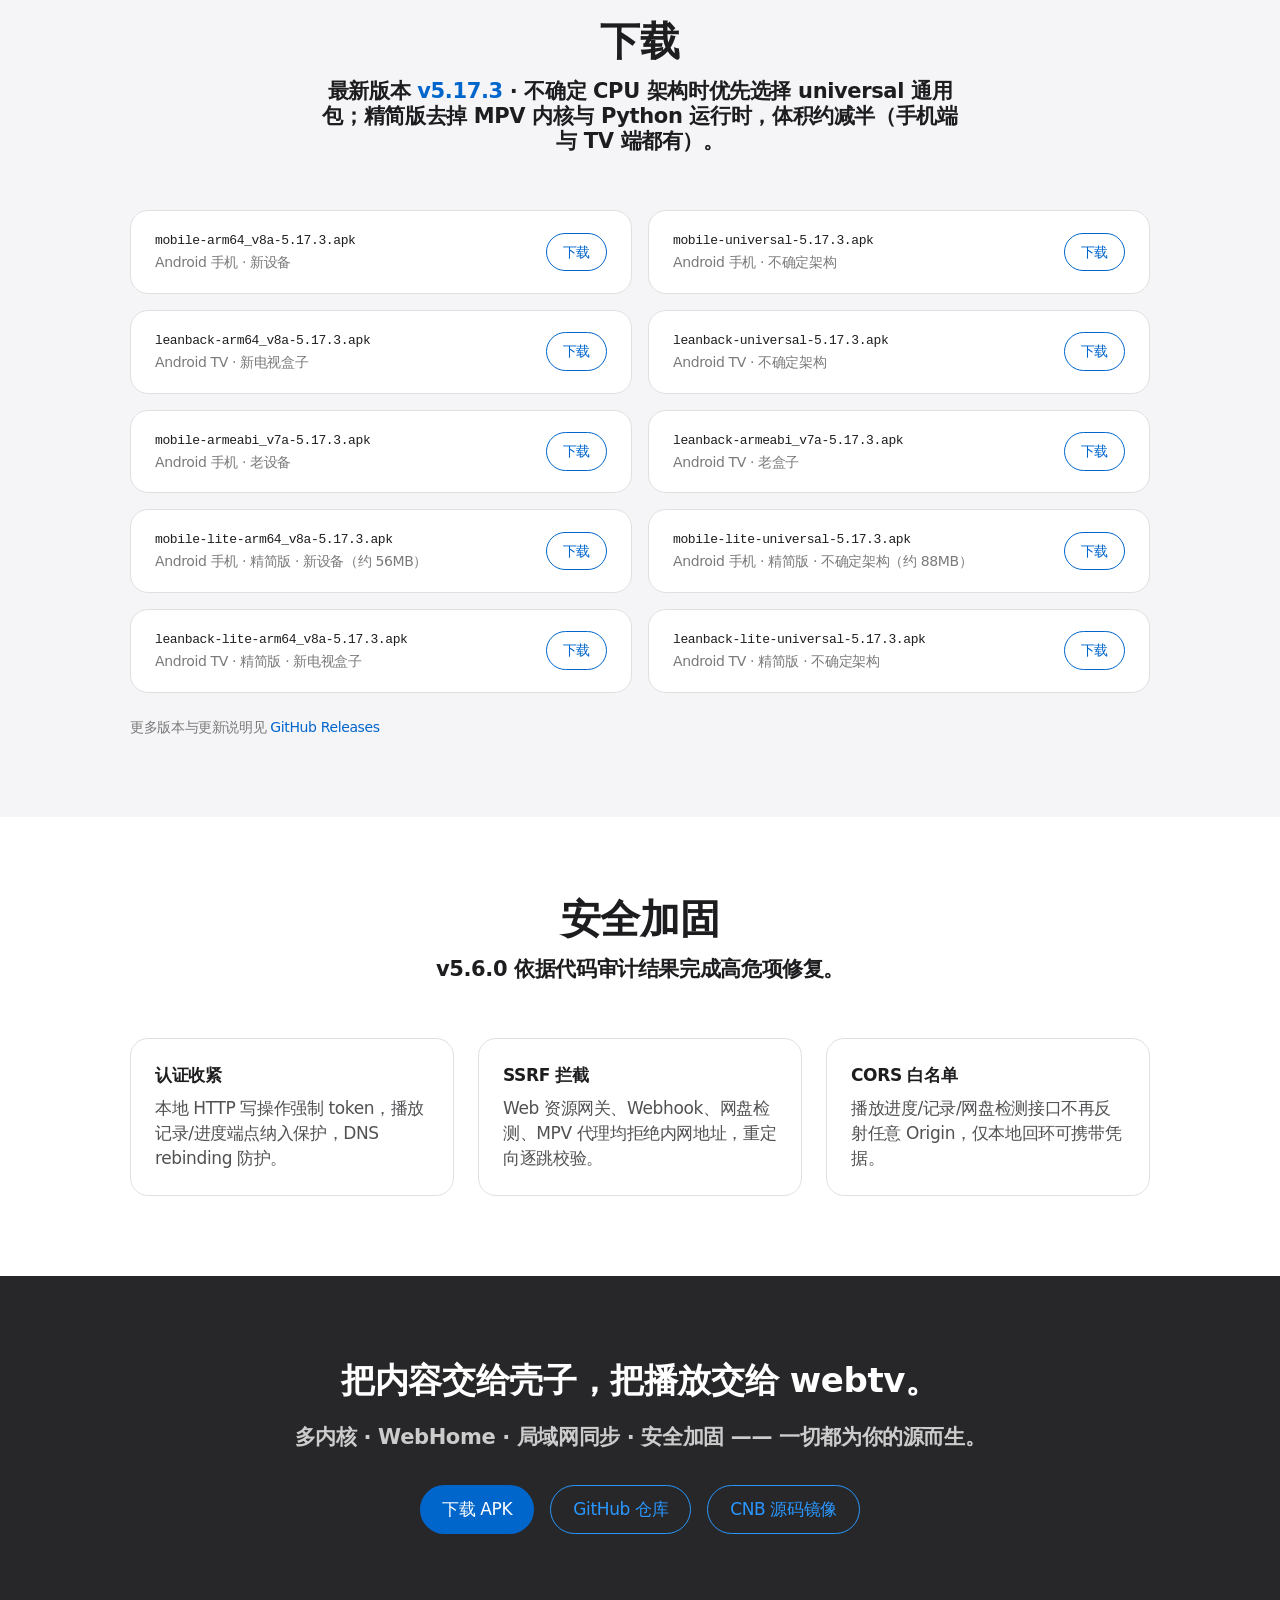
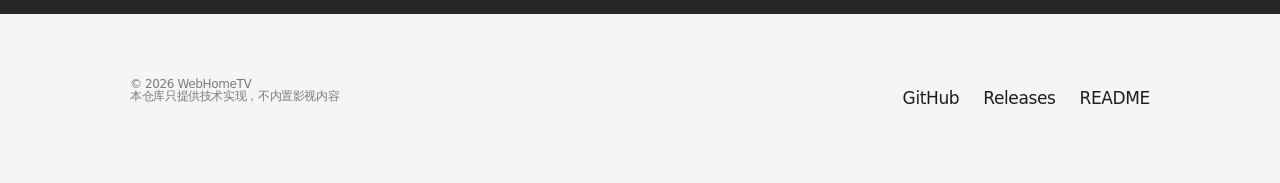
==== commit 859275ad: "chore: 发布 v5.17.3（版本号、CHANGELOG、README 与下载页同步）" ====
--- a/docs/index.html
+++ b/docs/index.html
@@ -278,7 +278,7 @@
 
 <header class="hero" id="top">
   <div class="container">
-    <span class="sub">v5.17.2 · targetSdk 37 · 已发布</span>
+    <span class="sub">v5.17.3 · targetSdk 37 · 已发布</span>
     <h1>影视播放器壳子，把内容交给你。</h1>
     <p class="lead">基于 FongMi / CatVod 生态增强维护。源、站点、接口全由你掌控，壳子负责播放得流畅、管理得省心。</p>
     <div class="hero-actions">
@@ -413,78 +413,78 @@
   <div class="container">
     <div class="sec-head">
       <h2>下载</h2>
-      <p class="sec-desc">最新版本 <strong style="color:var(--blue)">v5.17.2</strong> · 不确定 CPU 架构时优先选择 universal 通用包；精简版去掉 MPV 内核与 Python 运行时，体积约减半（手机端与 TV 端都有）。</p>
+      <p class="sec-desc">最新版本 <strong style="color:var(--blue)">v5.17.3</strong> · 不确定 CPU 架构时优先选择 universal 通用包；精简版去掉 MPV 内核与 Python 运行时，体积约减半（手机端与 TV 端都有）。</p>
     </div>
     <div class="dl-grid">
       <div class="dl-row">
         <div>
-          <div class="dl-name">mobile-arm64_v8a-5.17.2.apk</div>
+          <div class="dl-name">mobile-arm64_v8a-5.17.3.apk</div>
           <div class="dl-desc">Android 手机 · 新设备</div>
         </div>
-        <a class="dl-btn" href="https://github.com/motao123/webtv/releases/latest/download/mobile-arm64_v8a-5.17.2.apk">下载</a>
-      </div>
-      <div class="dl-row">
-        <div>
-          <div class="dl-name">mobile-universal-5.17.2.apk</div>
+        <a class="dl-btn" href="https://github.com/motao123/webtv/releases/latest/download/mobile-arm64_v8a-5.17.3.apk">下载</a>
+      </div>
+      <div class="dl-row">
+        <div>
+          <div class="dl-name">mobile-universal-5.17.3.apk</div>
           <div class="dl-desc">Android 手机 · 不确定架构</div>
         </div>
-        <a class="dl-btn" href="https://github.com/motao123/webtv/releases/latest/download/mobile-universal-5.17.2.apk">下载</a>
-      </div>
-      <div class="dl-row">
-        <div>
-          <div class="dl-name">leanback-arm64_v8a-5.17.2.apk</div>
+        <a class="dl-btn" href="https://github.com/motao123/webtv/releases/latest/download/mobile-universal-5.17.3.apk">下载</a>
+      </div>
+      <div class="dl-row">
+        <div>
+          <div class="dl-name">leanback-arm64_v8a-5.17.3.apk</div>
           <div class="dl-desc">Android TV · 新电视盒子</div>
         </div>
-        <a class="dl-btn" href="https://github.com/motao123/webtv/releases/latest/download/leanback-arm64_v8a-5.17.2.apk">下载</a>
-      </div>
-      <div class="dl-row">
-        <div>
-          <div class="dl-name">leanback-universal-5.17.2.apk</div>
+        <a class="dl-btn" href="https://github.com/motao123/webtv/releases/latest/download/leanback-arm64_v8a-5.17.3.apk">下载</a>
+      </div>
+      <div class="dl-row">
+        <div>
+          <div class="dl-name">leanback-universal-5.17.3.apk</div>
           <div class="dl-desc">Android TV · 不确定架构</div>
         </div>
-        <a class="dl-btn" href="https://github.com/motao123/webtv/releases/latest/download/leanback-universal-5.17.2.apk">下载</a>
-      </div>
-      <div class="dl-row">
-        <div>
-          <div class="dl-name">mobile-armeabi_v7a-5.17.2.apk</div>
+        <a class="dl-btn" href="https://github.com/motao123/webtv/releases/latest/download/leanback-universal-5.17.3.apk">下载</a>
+      </div>
+      <div class="dl-row">
+        <div>
+          <div class="dl-name">mobile-armeabi_v7a-5.17.3.apk</div>
           <div class="dl-desc">Android 手机 · 老设备</div>
         </div>
-        <a class="dl-btn" href="https://github.com/motao123/webtv/releases/latest/download/mobile-armeabi_v7a-5.17.2.apk">下载</a>
-      </div>
-      <div class="dl-row">
-        <div>
-          <div class="dl-name">leanback-armeabi_v7a-5.17.2.apk</div>
+        <a class="dl-btn" href="https://github.com/motao123/webtv/releases/latest/download/mobile-armeabi_v7a-5.17.3.apk">下载</a>
+      </div>
+      <div class="dl-row">
+        <div>
+          <div class="dl-name">leanback-armeabi_v7a-5.17.3.apk</div>
           <div class="dl-desc">Android TV · 老盒子</div>
         </div>
-        <a class="dl-btn" href="https://github.com/motao123/webtv/releases/latest/download/leanback-armeabi_v7a-5.17.2.apk">下载</a>
-      </div>
-      <div class="dl-row">
-        <div>
-          <div class="dl-name">mobile-lite-arm64_v8a-5.17.2.apk</div>
+        <a class="dl-btn" href="https://github.com/motao123/webtv/releases/latest/download/leanback-armeabi_v7a-5.17.3.apk">下载</a>
+      </div>
+      <div class="dl-row">
+        <div>
+          <div class="dl-name">mobile-lite-arm64_v8a-5.17.3.apk</div>
           <div class="dl-desc">Android 手机 · 精简版 · 新设备（约 56MB）</div>
         </div>
-        <a class="dl-btn" href="https://github.com/motao123/webtv/releases/latest/download/mobile-lite-arm64_v8a-5.17.2.apk">下载</a>
-      </div>
-      <div class="dl-row">
-        <div>
-          <div class="dl-name">mobile-lite-universal-5.17.2.apk</div>
+        <a class="dl-btn" href="https://github.com/motao123/webtv/releases/latest/download/mobile-lite-arm64_v8a-5.17.3.apk">下载</a>
+      </div>
+      <div class="dl-row">
+        <div>
+          <div class="dl-name">mobile-lite-universal-5.17.3.apk</div>
           <div class="dl-desc">Android 手机 · 精简版 · 不确定架构（约 88MB）</div>
         </div>
-        <a class="dl-btn" href="https://github.com/motao123/webtv/releases/latest/download/mobile-lite-universal-5.17.2.apk">下载</a>
-      </div>
-      <div class="dl-row">
-        <div>
-          <div class="dl-name">leanback-lite-arm64_v8a-5.17.2.apk</div>
+        <a class="dl-btn" href="https://github.com/motao123/webtv/releases/latest/download/mobile-lite-universal-5.17.3.apk">下载</a>
+      </div>
+      <div class="dl-row">
+        <div>
+          <div class="dl-name">leanback-lite-arm64_v8a-5.17.3.apk</div>
           <div class="dl-desc">Android TV · 精简版 · 新电视盒子</div>
         </div>
-        <a class="dl-btn" href="https://github.com/motao123/webtv/releases/latest/download/leanback-lite-arm64_v8a-5.17.2.apk">下载</a>
-      </div>
-      <div class="dl-row">
-        <div>
-          <div class="dl-name">leanback-lite-universal-5.17.2.apk</div>
+        <a class="dl-btn" href="https://github.com/motao123/webtv/releases/latest/download/leanback-lite-arm64_v8a-5.17.3.apk">下载</a>
+      </div>
+      <div class="dl-row">
+        <div>
+          <div class="dl-name">leanback-lite-universal-5.17.3.apk</div>
           <div class="dl-desc">Android TV · 精简版 · 不确定架构</div>
         </div>
-        <a class="dl-btn" href="https://github.com/motao123/webtv/releases/latest/download/leanback-lite-universal-5.17.2.apk">下载</a>
+        <a class="dl-btn" href="https://github.com/motao123/webtv/releases/latest/download/leanback-lite-universal-5.17.3.apk">下载</a>
       </div>
     </div>
     <p style="margin-top:24px;font-size:14px;color:var(--ink-muted-48)">更多版本与更新说明见 <a href="https://github.com/motao123/webtv/releases">GitHub Releases</a></p>
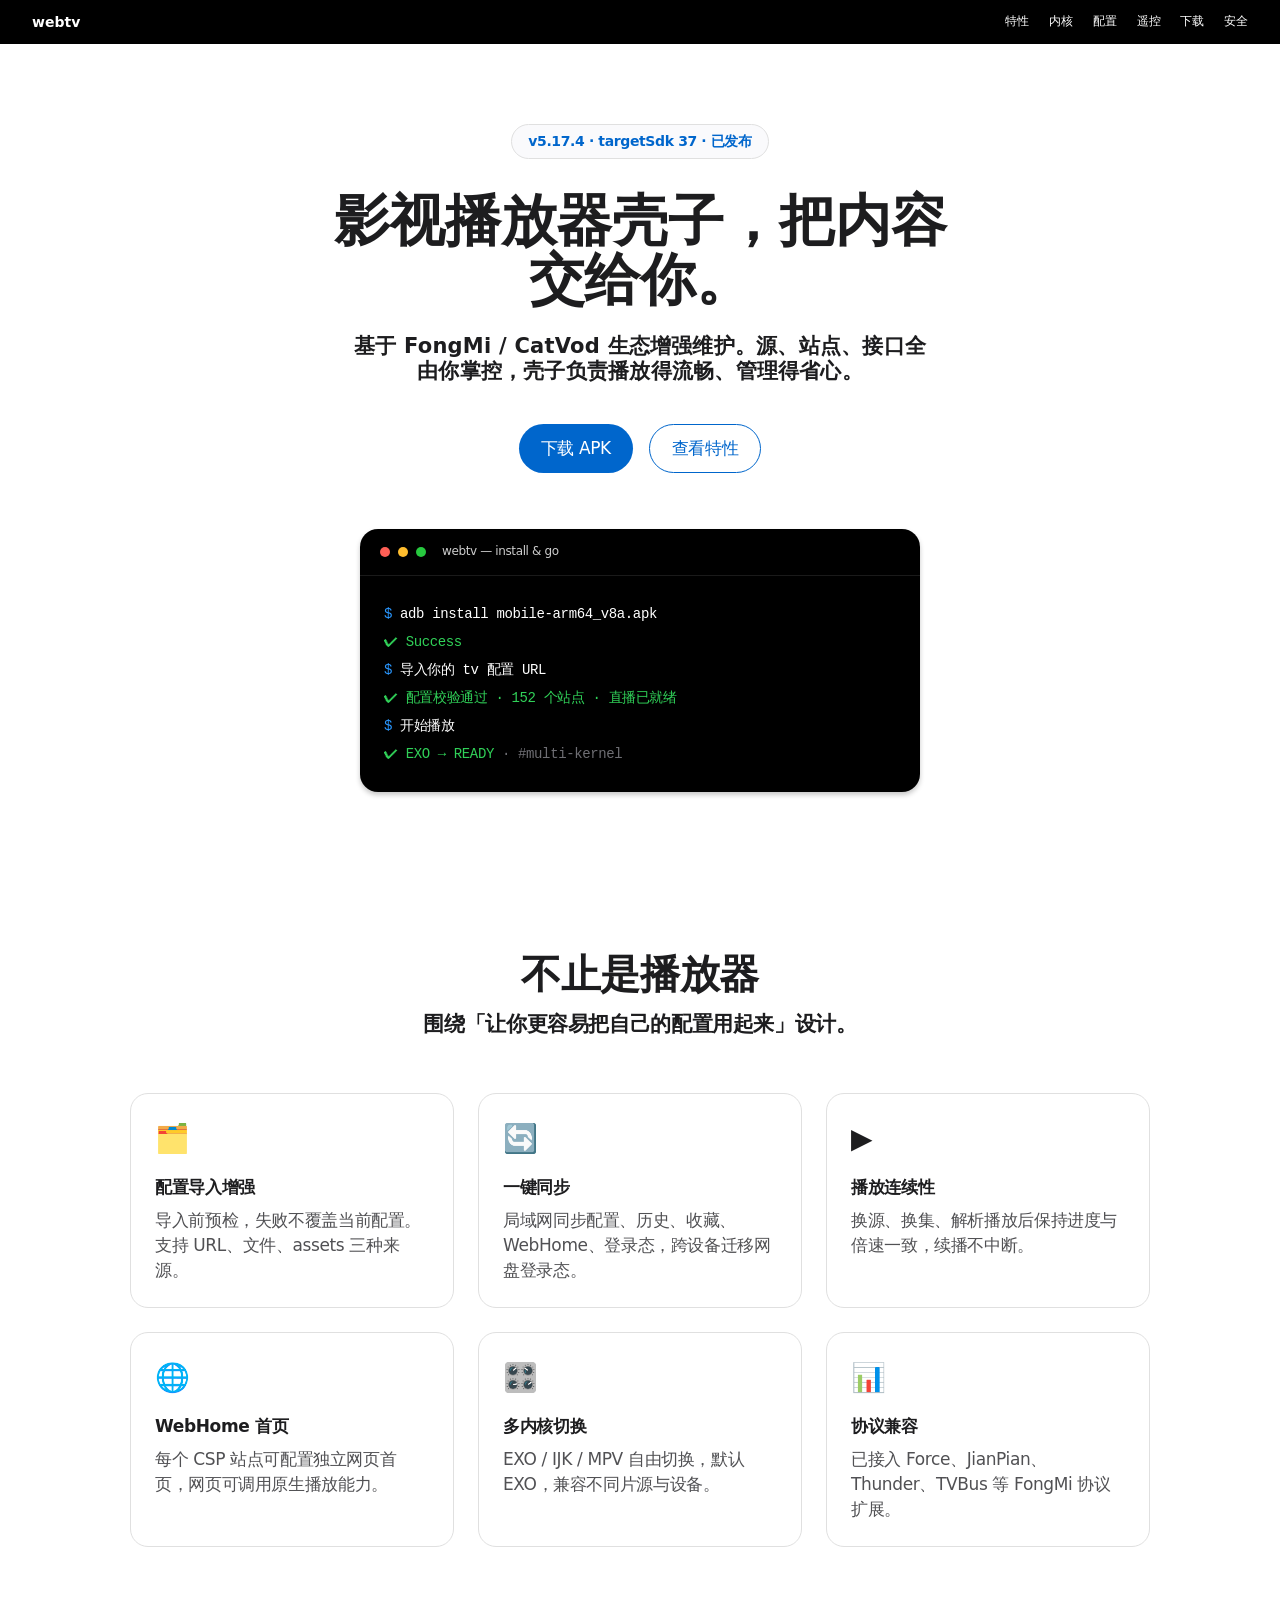
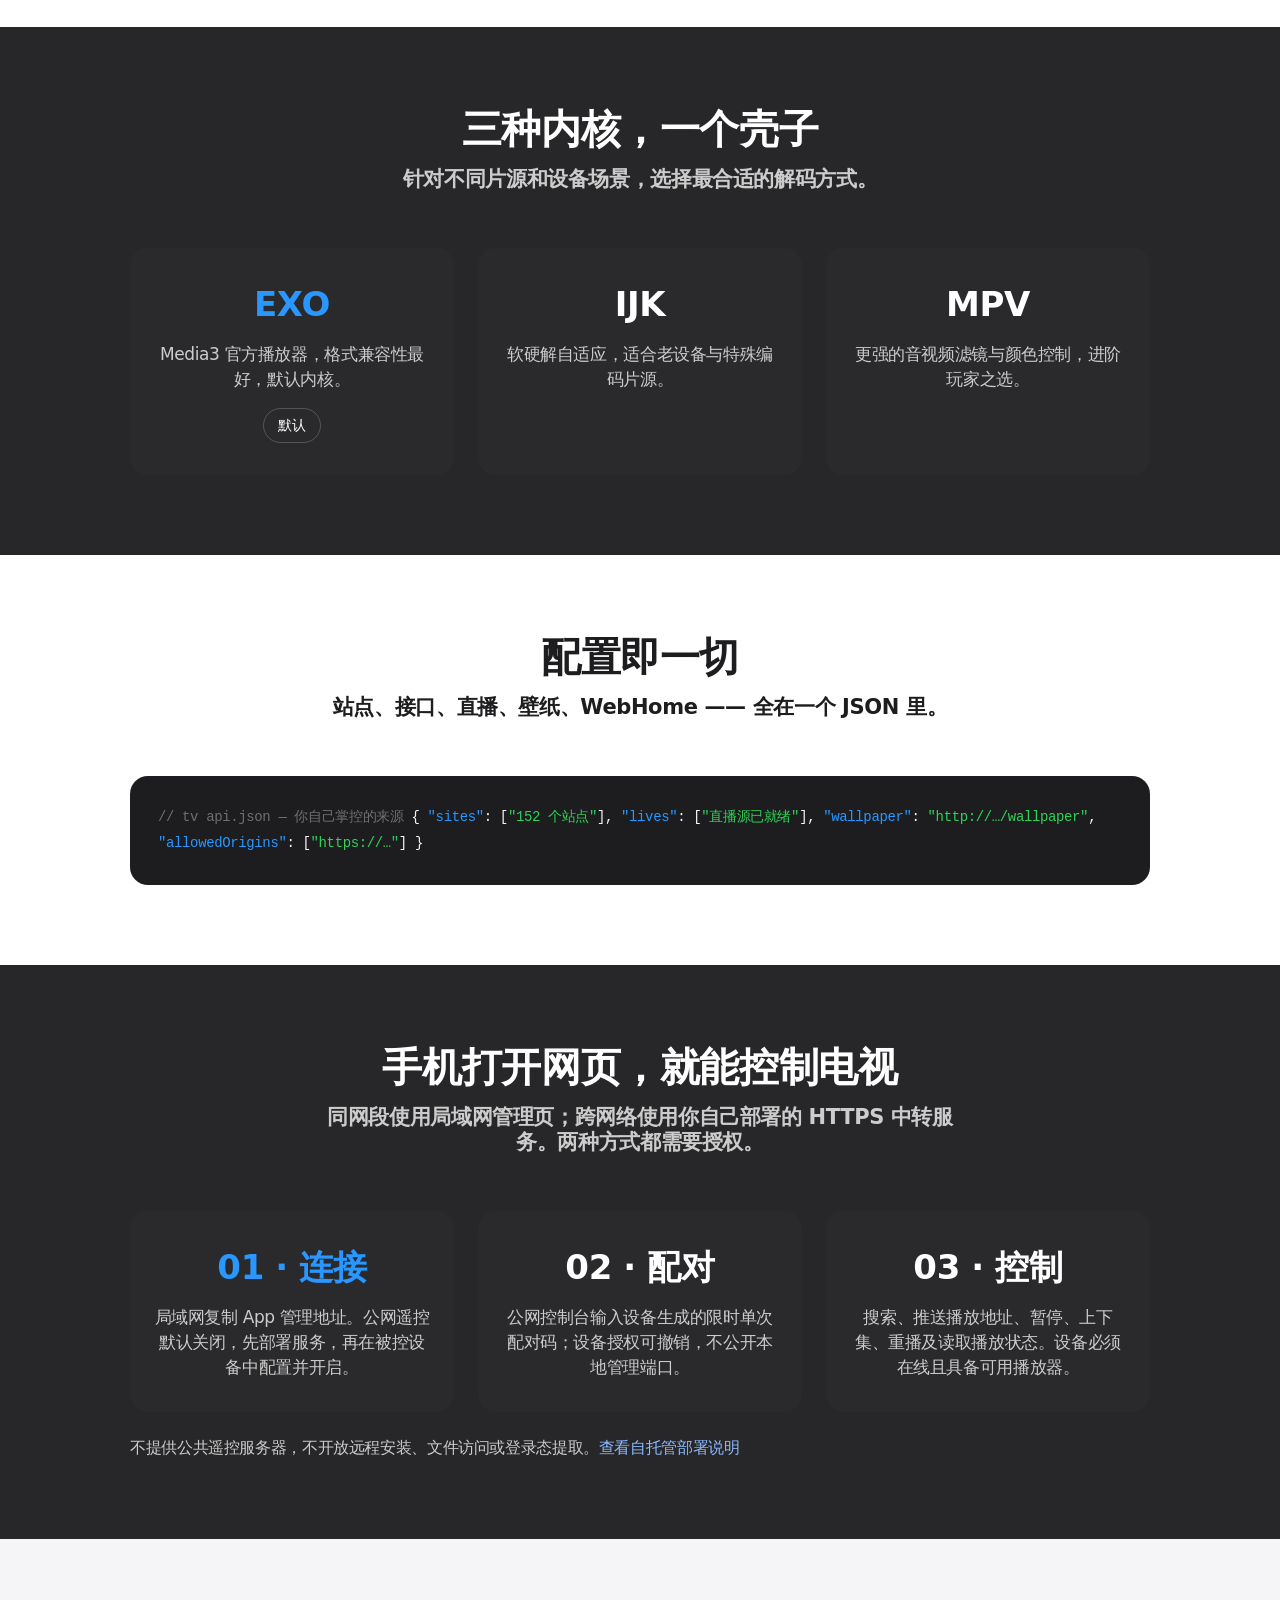
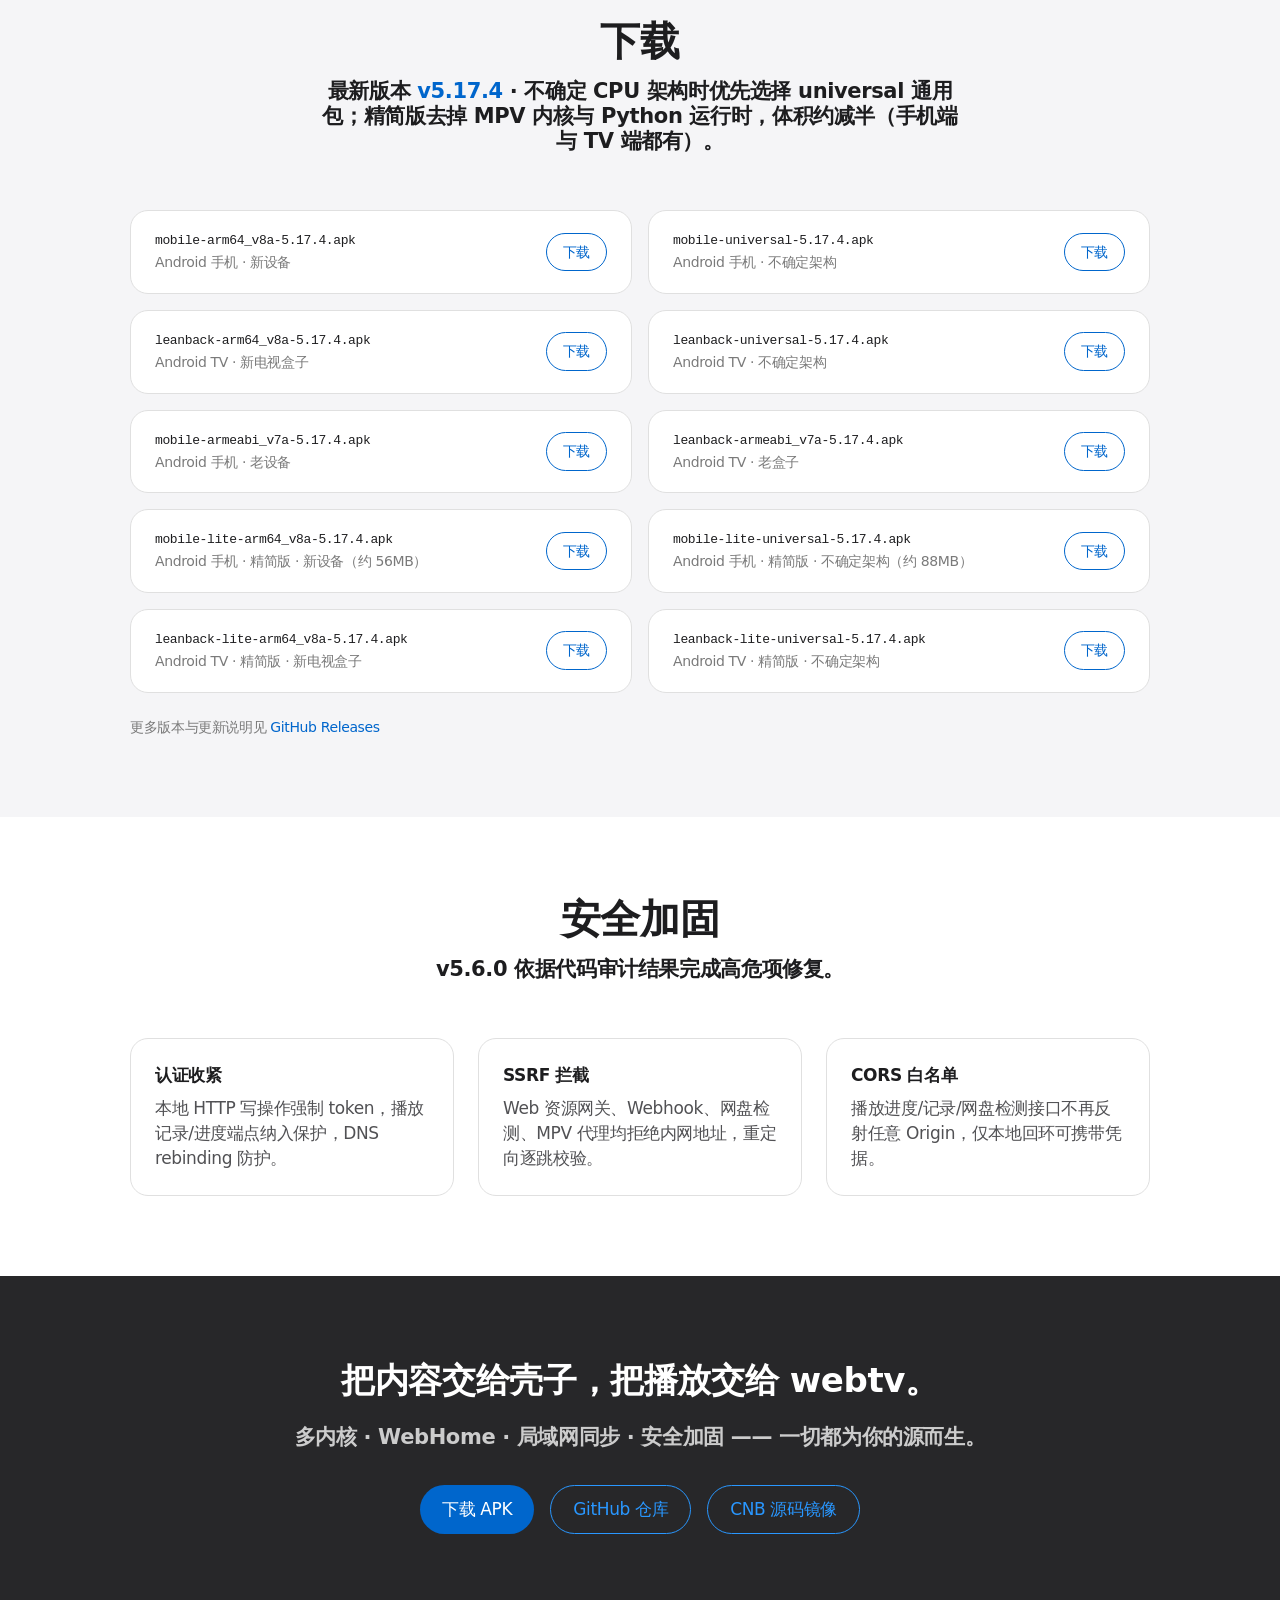
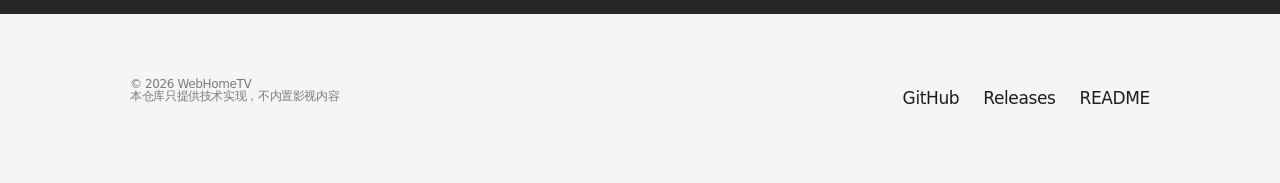
==== commit d0956e8d: "chore: 发布 v5.17.4（版本号、CHANGELOG、README 与下载页同步）" ====
--- a/docs/index.html
+++ b/docs/index.html
@@ -278,7 +278,7 @@
 
 <header class="hero" id="top">
   <div class="container">
-    <span class="sub">v5.17.3 · targetSdk 37 · 已发布</span>
+    <span class="sub">v5.17.4 · targetSdk 37 · 已发布</span>
     <h1>影视播放器壳子，把内容交给你。</h1>
     <p class="lead">基于 FongMi / CatVod 生态增强维护。源、站点、接口全由你掌控，壳子负责播放得流畅、管理得省心。</p>
     <div class="hero-actions">
@@ -413,78 +413,78 @@
   <div class="container">
     <div class="sec-head">
       <h2>下载</h2>
-      <p class="sec-desc">最新版本 <strong style="color:var(--blue)">v5.17.3</strong> · 不确定 CPU 架构时优先选择 universal 通用包；精简版去掉 MPV 内核与 Python 运行时，体积约减半（手机端与 TV 端都有）。</p>
+      <p class="sec-desc">最新版本 <strong style="color:var(--blue)">v5.17.4</strong> · 不确定 CPU 架构时优先选择 universal 通用包；精简版去掉 MPV 内核与 Python 运行时，体积约减半（手机端与 TV 端都有）。</p>
     </div>
     <div class="dl-grid">
       <div class="dl-row">
         <div>
-          <div class="dl-name">mobile-arm64_v8a-5.17.3.apk</div>
+          <div class="dl-name">mobile-arm64_v8a-5.17.4.apk</div>
           <div class="dl-desc">Android 手机 · 新设备</div>
         </div>
-        <a class="dl-btn" href="https://github.com/motao123/webtv/releases/latest/download/mobile-arm64_v8a-5.17.3.apk">下载</a>
-      </div>
-      <div class="dl-row">
-        <div>
-          <div class="dl-name">mobile-universal-5.17.3.apk</div>
+        <a class="dl-btn" href="https://github.com/motao123/webtv/releases/latest/download/mobile-arm64_v8a-5.17.4.apk">下载</a>
+      </div>
+      <div class="dl-row">
+        <div>
+          <div class="dl-name">mobile-universal-5.17.4.apk</div>
           <div class="dl-desc">Android 手机 · 不确定架构</div>
         </div>
-        <a class="dl-btn" href="https://github.com/motao123/webtv/releases/latest/download/mobile-universal-5.17.3.apk">下载</a>
-      </div>
-      <div class="dl-row">
-        <div>
-          <div class="dl-name">leanback-arm64_v8a-5.17.3.apk</div>
+        <a class="dl-btn" href="https://github.com/motao123/webtv/releases/latest/download/mobile-universal-5.17.4.apk">下载</a>
+      </div>
+      <div class="dl-row">
+        <div>
+          <div class="dl-name">leanback-arm64_v8a-5.17.4.apk</div>
           <div class="dl-desc">Android TV · 新电视盒子</div>
         </div>
-        <a class="dl-btn" href="https://github.com/motao123/webtv/releases/latest/download/leanback-arm64_v8a-5.17.3.apk">下载</a>
-      </div>
-      <div class="dl-row">
-        <div>
-          <div class="dl-name">leanback-universal-5.17.3.apk</div>
+        <a class="dl-btn" href="https://github.com/motao123/webtv/releases/latest/download/leanback-arm64_v8a-5.17.4.apk">下载</a>
+      </div>
+      <div class="dl-row">
+        <div>
+          <div class="dl-name">leanback-universal-5.17.4.apk</div>
           <div class="dl-desc">Android TV · 不确定架构</div>
         </div>
-        <a class="dl-btn" href="https://github.com/motao123/webtv/releases/latest/download/leanback-universal-5.17.3.apk">下载</a>
-      </div>
-      <div class="dl-row">
-        <div>
-          <div class="dl-name">mobile-armeabi_v7a-5.17.3.apk</div>
+        <a class="dl-btn" href="https://github.com/motao123/webtv/releases/latest/download/leanback-universal-5.17.4.apk">下载</a>
+      </div>
+      <div class="dl-row">
+        <div>
+          <div class="dl-name">mobile-armeabi_v7a-5.17.4.apk</div>
           <div class="dl-desc">Android 手机 · 老设备</div>
         </div>
-        <a class="dl-btn" href="https://github.com/motao123/webtv/releases/latest/download/mobile-armeabi_v7a-5.17.3.apk">下载</a>
-      </div>
-      <div class="dl-row">
-        <div>
-          <div class="dl-name">leanback-armeabi_v7a-5.17.3.apk</div>
+        <a class="dl-btn" href="https://github.com/motao123/webtv/releases/latest/download/mobile-armeabi_v7a-5.17.4.apk">下载</a>
+      </div>
+      <div class="dl-row">
+        <div>
+          <div class="dl-name">leanback-armeabi_v7a-5.17.4.apk</div>
           <div class="dl-desc">Android TV · 老盒子</div>
         </div>
-        <a class="dl-btn" href="https://github.com/motao123/webtv/releases/latest/download/leanback-armeabi_v7a-5.17.3.apk">下载</a>
-      </div>
-      <div class="dl-row">
-        <div>
-          <div class="dl-name">mobile-lite-arm64_v8a-5.17.3.apk</div>
+        <a class="dl-btn" href="https://github.com/motao123/webtv/releases/latest/download/leanback-armeabi_v7a-5.17.4.apk">下载</a>
+      </div>
+      <div class="dl-row">
+        <div>
+          <div class="dl-name">mobile-lite-arm64_v8a-5.17.4.apk</div>
           <div class="dl-desc">Android 手机 · 精简版 · 新设备（约 56MB）</div>
         </div>
-        <a class="dl-btn" href="https://github.com/motao123/webtv/releases/latest/download/mobile-lite-arm64_v8a-5.17.3.apk">下载</a>
-      </div>
-      <div class="dl-row">
-        <div>
-          <div class="dl-name">mobile-lite-universal-5.17.3.apk</div>
+        <a class="dl-btn" href="https://github.com/motao123/webtv/releases/latest/download/mobile-lite-arm64_v8a-5.17.4.apk">下载</a>
+      </div>
+      <div class="dl-row">
+        <div>
+          <div class="dl-name">mobile-lite-universal-5.17.4.apk</div>
           <div class="dl-desc">Android 手机 · 精简版 · 不确定架构（约 88MB）</div>
         </div>
-        <a class="dl-btn" href="https://github.com/motao123/webtv/releases/latest/download/mobile-lite-universal-5.17.3.apk">下载</a>
-      </div>
-      <div class="dl-row">
-        <div>
-          <div class="dl-name">leanback-lite-arm64_v8a-5.17.3.apk</div>
+        <a class="dl-btn" href="https://github.com/motao123/webtv/releases/latest/download/mobile-lite-universal-5.17.4.apk">下载</a>
+      </div>
+      <div class="dl-row">
+        <div>
+          <div class="dl-name">leanback-lite-arm64_v8a-5.17.4.apk</div>
           <div class="dl-desc">Android TV · 精简版 · 新电视盒子</div>
         </div>
-        <a class="dl-btn" href="https://github.com/motao123/webtv/releases/latest/download/leanback-lite-arm64_v8a-5.17.3.apk">下载</a>
-      </div>
-      <div class="dl-row">
-        <div>
-          <div class="dl-name">leanback-lite-universal-5.17.3.apk</div>
+        <a class="dl-btn" href="https://github.com/motao123/webtv/releases/latest/download/leanback-lite-arm64_v8a-5.17.4.apk">下载</a>
+      </div>
+      <div class="dl-row">
+        <div>
+          <div class="dl-name">leanback-lite-universal-5.17.4.apk</div>
           <div class="dl-desc">Android TV · 精简版 · 不确定架构</div>
         </div>
-        <a class="dl-btn" href="https://github.com/motao123/webtv/releases/latest/download/leanback-lite-universal-5.17.3.apk">下载</a>
+        <a class="dl-btn" href="https://github.com/motao123/webtv/releases/latest/download/leanback-lite-universal-5.17.4.apk">下载</a>
       </div>
     </div>
     <p style="margin-top:24px;font-size:14px;color:var(--ink-muted-48)">更多版本与更新说明见 <a href="https://github.com/motao123/webtv/releases">GitHub Releases</a></p>
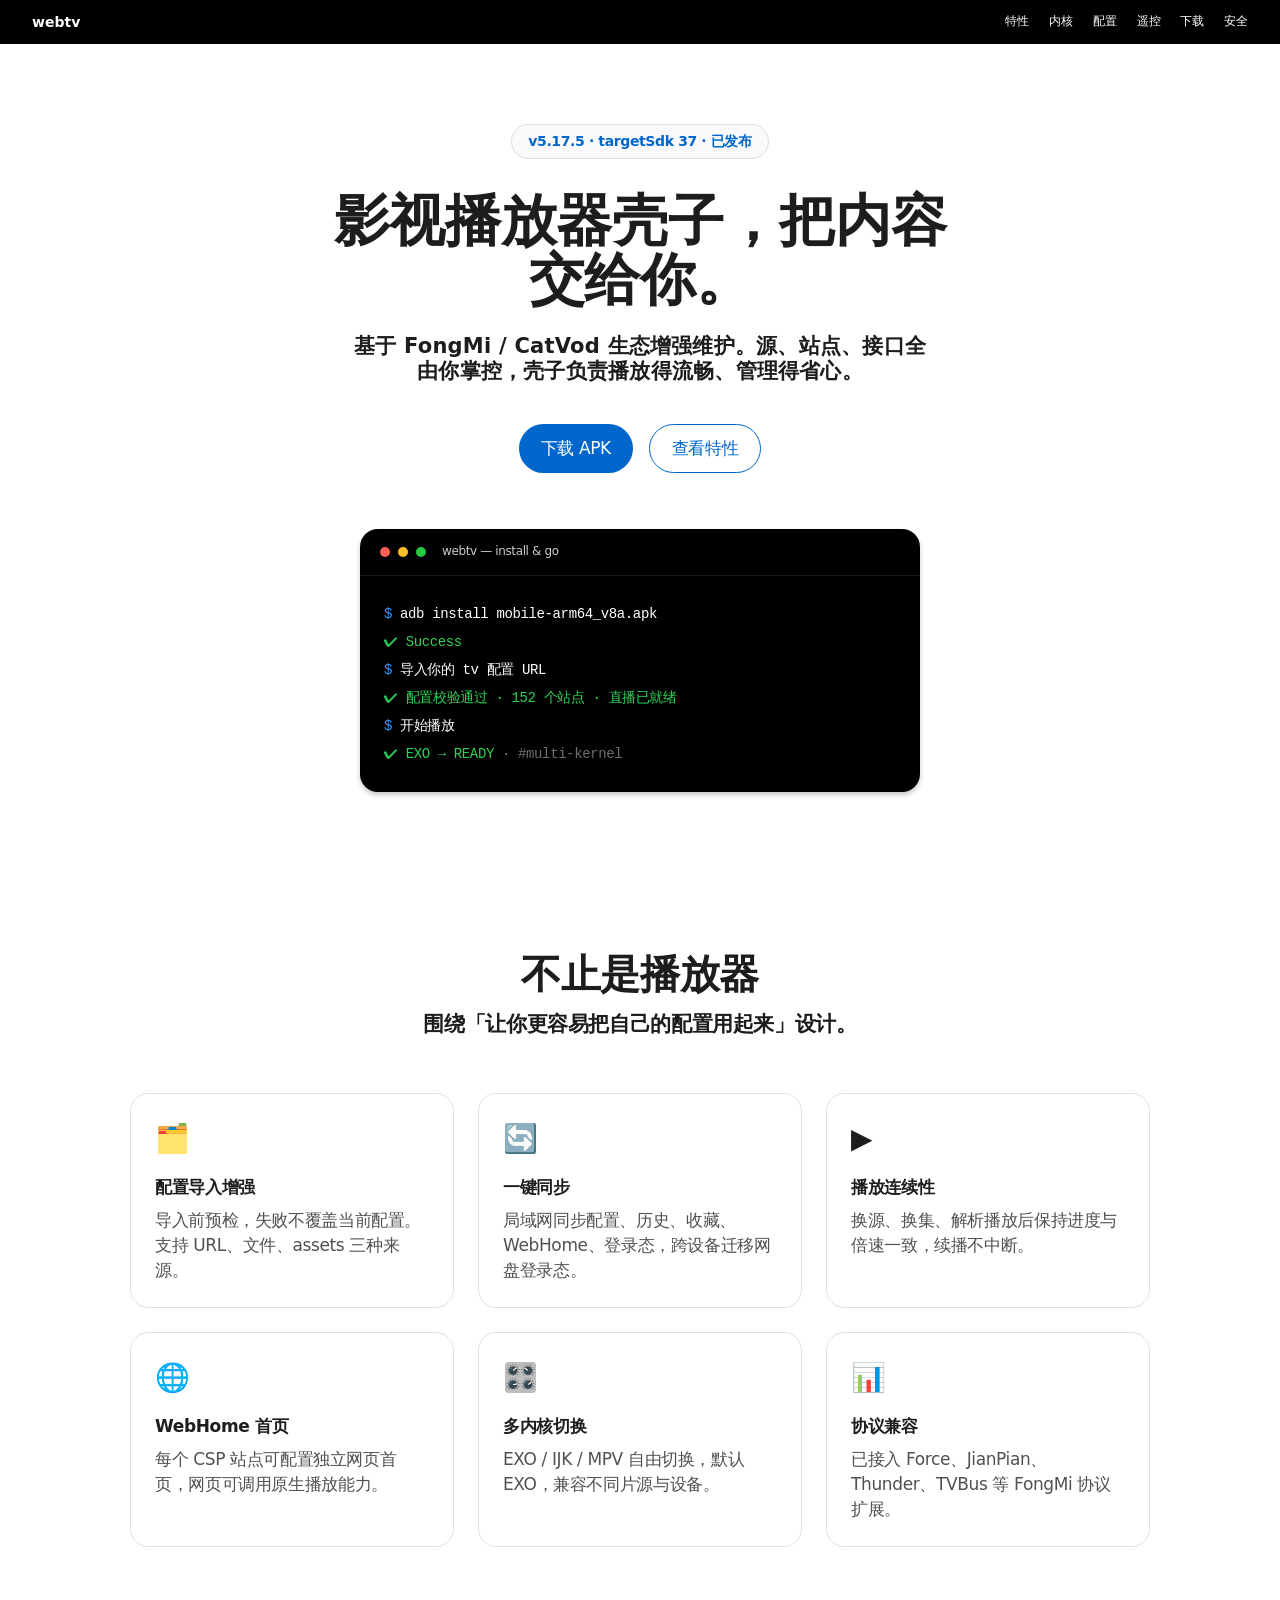
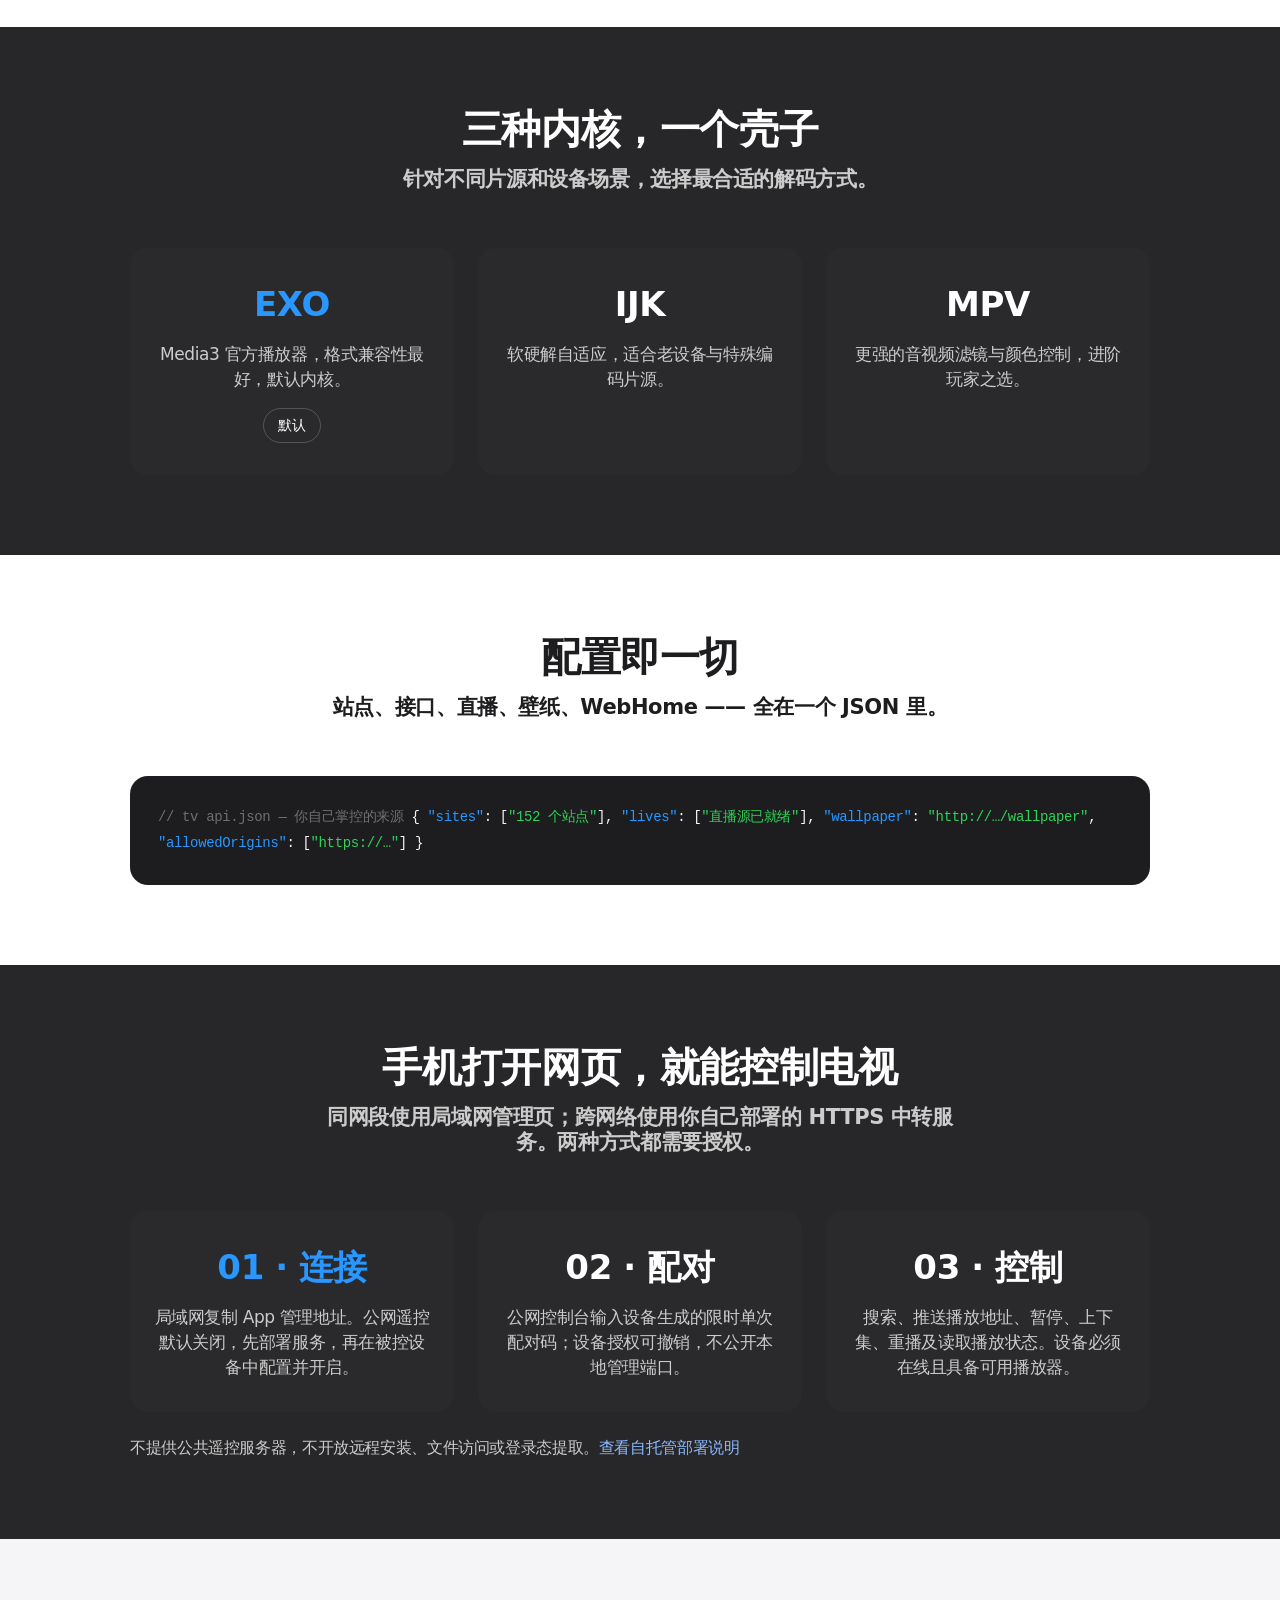
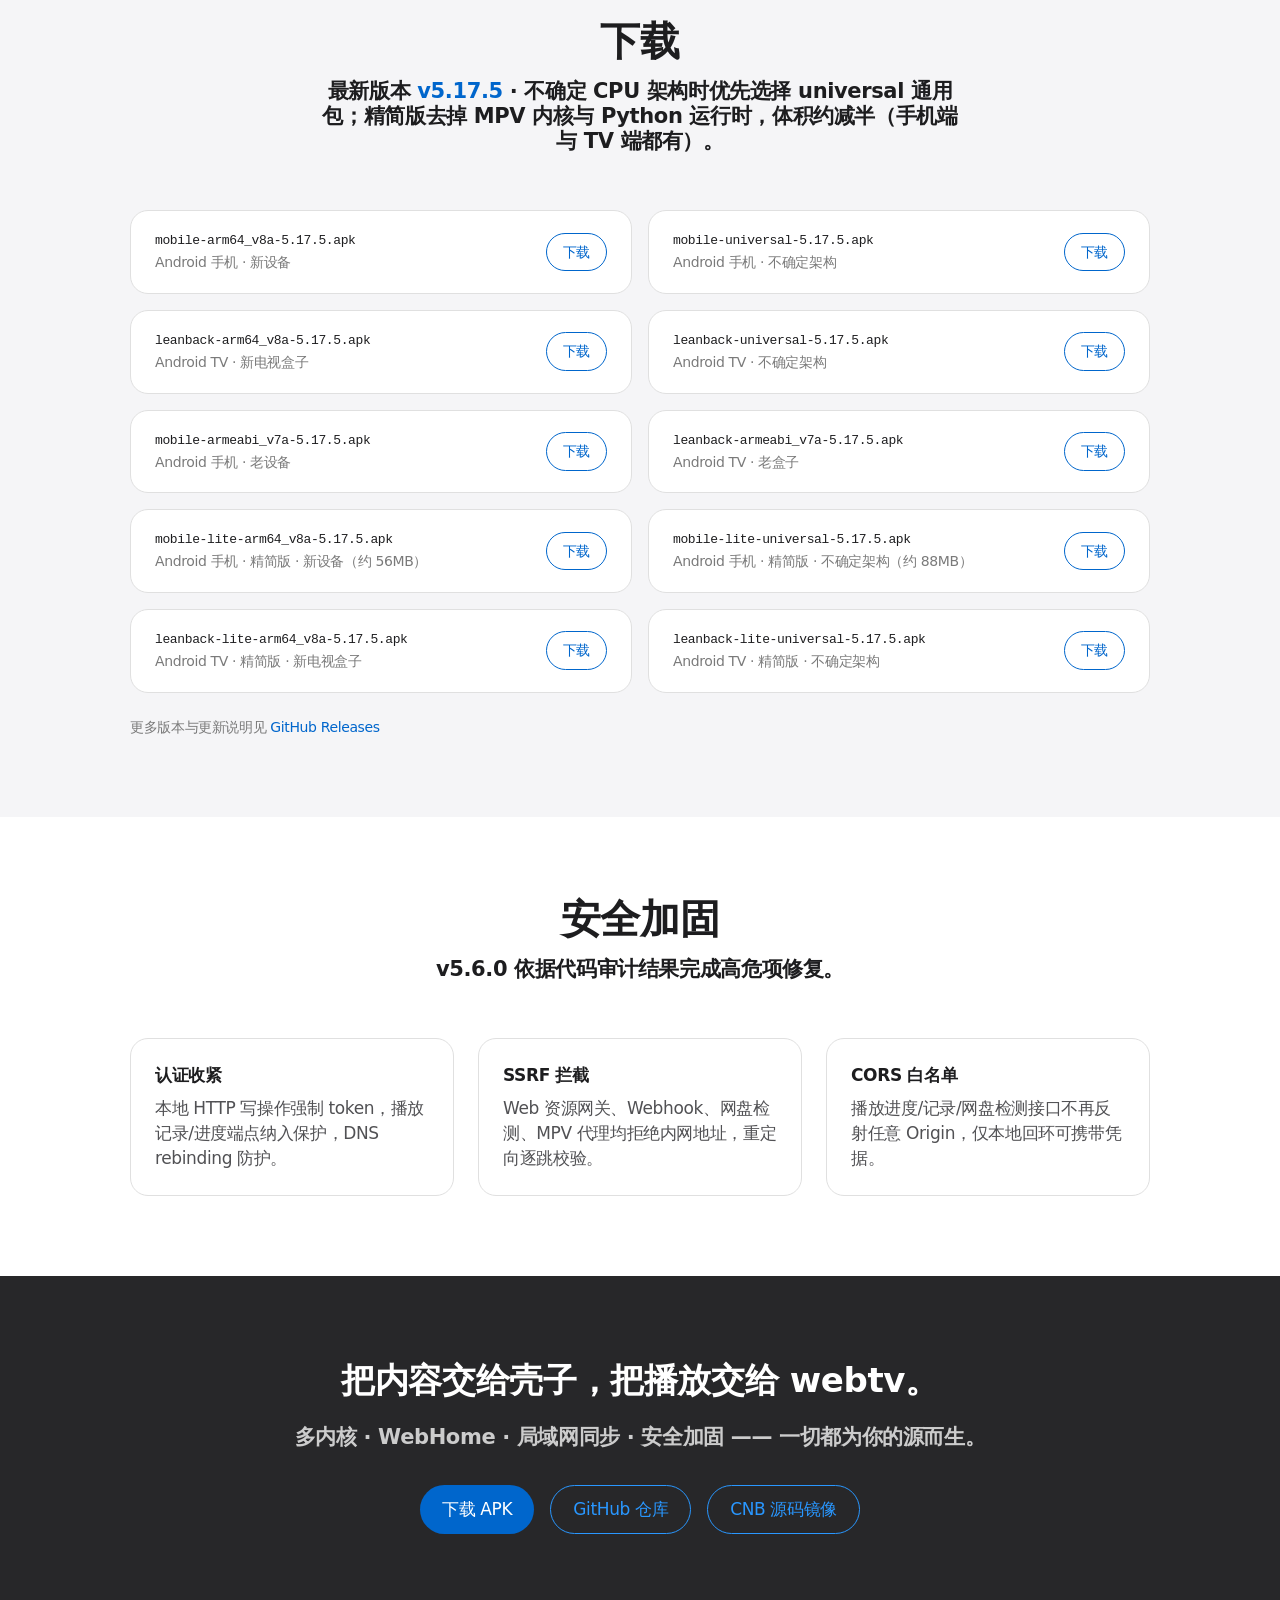
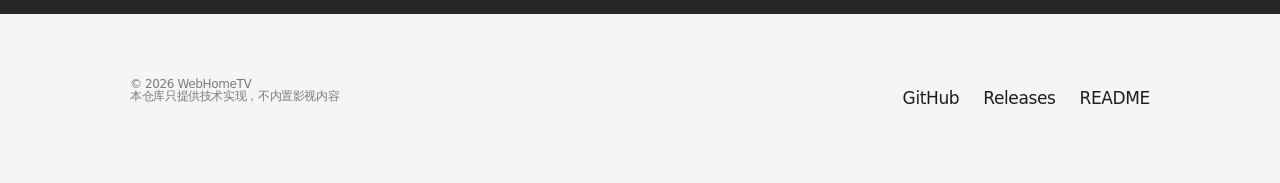
==== commit cc2747ce: "chore: 发布 v5.17.5（版本号、CHANGELOG、README 与下载页同步）" ====
--- a/docs/index.html
+++ b/docs/index.html
@@ -278,7 +278,7 @@
 
 <header class="hero" id="top">
   <div class="container">
-    <span class="sub">v5.17.4 · targetSdk 37 · 已发布</span>
+    <span class="sub">v5.17.5 · targetSdk 37 · 已发布</span>
     <h1>影视播放器壳子，把内容交给你。</h1>
     <p class="lead">基于 FongMi / CatVod 生态增强维护。源、站点、接口全由你掌控，壳子负责播放得流畅、管理得省心。</p>
     <div class="hero-actions">
@@ -413,78 +413,78 @@
   <div class="container">
     <div class="sec-head">
       <h2>下载</h2>
-      <p class="sec-desc">最新版本 <strong style="color:var(--blue)">v5.17.4</strong> · 不确定 CPU 架构时优先选择 universal 通用包；精简版去掉 MPV 内核与 Python 运行时，体积约减半（手机端与 TV 端都有）。</p>
+      <p class="sec-desc">最新版本 <strong style="color:var(--blue)">v5.17.5</strong> · 不确定 CPU 架构时优先选择 universal 通用包；精简版去掉 MPV 内核与 Python 运行时，体积约减半（手机端与 TV 端都有）。</p>
     </div>
     <div class="dl-grid">
       <div class="dl-row">
         <div>
-          <div class="dl-name">mobile-arm64_v8a-5.17.4.apk</div>
+          <div class="dl-name">mobile-arm64_v8a-5.17.5.apk</div>
           <div class="dl-desc">Android 手机 · 新设备</div>
         </div>
-        <a class="dl-btn" href="https://github.com/motao123/webtv/releases/latest/download/mobile-arm64_v8a-5.17.4.apk">下载</a>
-      </div>
-      <div class="dl-row">
-        <div>
-          <div class="dl-name">mobile-universal-5.17.4.apk</div>
+        <a class="dl-btn" href="https://github.com/motao123/webtv/releases/latest/download/mobile-arm64_v8a-5.17.5.apk">下载</a>
+      </div>
+      <div class="dl-row">
+        <div>
+          <div class="dl-name">mobile-universal-5.17.5.apk</div>
           <div class="dl-desc">Android 手机 · 不确定架构</div>
         </div>
-        <a class="dl-btn" href="https://github.com/motao123/webtv/releases/latest/download/mobile-universal-5.17.4.apk">下载</a>
-      </div>
-      <div class="dl-row">
-        <div>
-          <div class="dl-name">leanback-arm64_v8a-5.17.4.apk</div>
+        <a class="dl-btn" href="https://github.com/motao123/webtv/releases/latest/download/mobile-universal-5.17.5.apk">下载</a>
+      </div>
+      <div class="dl-row">
+        <div>
+          <div class="dl-name">leanback-arm64_v8a-5.17.5.apk</div>
           <div class="dl-desc">Android TV · 新电视盒子</div>
         </div>
-        <a class="dl-btn" href="https://github.com/motao123/webtv/releases/latest/download/leanback-arm64_v8a-5.17.4.apk">下载</a>
-      </div>
-      <div class="dl-row">
-        <div>
-          <div class="dl-name">leanback-universal-5.17.4.apk</div>
+        <a class="dl-btn" href="https://github.com/motao123/webtv/releases/latest/download/leanback-arm64_v8a-5.17.5.apk">下载</a>
+      </div>
+      <div class="dl-row">
+        <div>
+          <div class="dl-name">leanback-universal-5.17.5.apk</div>
           <div class="dl-desc">Android TV · 不确定架构</div>
         </div>
-        <a class="dl-btn" href="https://github.com/motao123/webtv/releases/latest/download/leanback-universal-5.17.4.apk">下载</a>
-      </div>
-      <div class="dl-row">
-        <div>
-          <div class="dl-name">mobile-armeabi_v7a-5.17.4.apk</div>
+        <a class="dl-btn" href="https://github.com/motao123/webtv/releases/latest/download/leanback-universal-5.17.5.apk">下载</a>
+      </div>
+      <div class="dl-row">
+        <div>
+          <div class="dl-name">mobile-armeabi_v7a-5.17.5.apk</div>
           <div class="dl-desc">Android 手机 · 老设备</div>
         </div>
-        <a class="dl-btn" href="https://github.com/motao123/webtv/releases/latest/download/mobile-armeabi_v7a-5.17.4.apk">下载</a>
-      </div>
-      <div class="dl-row">
-        <div>
-          <div class="dl-name">leanback-armeabi_v7a-5.17.4.apk</div>
+        <a class="dl-btn" href="https://github.com/motao123/webtv/releases/latest/download/mobile-armeabi_v7a-5.17.5.apk">下载</a>
+      </div>
+      <div class="dl-row">
+        <div>
+          <div class="dl-name">leanback-armeabi_v7a-5.17.5.apk</div>
           <div class="dl-desc">Android TV · 老盒子</div>
         </div>
-        <a class="dl-btn" href="https://github.com/motao123/webtv/releases/latest/download/leanback-armeabi_v7a-5.17.4.apk">下载</a>
-      </div>
-      <div class="dl-row">
-        <div>
-          <div class="dl-name">mobile-lite-arm64_v8a-5.17.4.apk</div>
+        <a class="dl-btn" href="https://github.com/motao123/webtv/releases/latest/download/leanback-armeabi_v7a-5.17.5.apk">下载</a>
+      </div>
+      <div class="dl-row">
+        <div>
+          <div class="dl-name">mobile-lite-arm64_v8a-5.17.5.apk</div>
           <div class="dl-desc">Android 手机 · 精简版 · 新设备（约 56MB）</div>
         </div>
-        <a class="dl-btn" href="https://github.com/motao123/webtv/releases/latest/download/mobile-lite-arm64_v8a-5.17.4.apk">下载</a>
-      </div>
-      <div class="dl-row">
-        <div>
-          <div class="dl-name">mobile-lite-universal-5.17.4.apk</div>
+        <a class="dl-btn" href="https://github.com/motao123/webtv/releases/latest/download/mobile-lite-arm64_v8a-5.17.5.apk">下载</a>
+      </div>
+      <div class="dl-row">
+        <div>
+          <div class="dl-name">mobile-lite-universal-5.17.5.apk</div>
           <div class="dl-desc">Android 手机 · 精简版 · 不确定架构（约 88MB）</div>
         </div>
-        <a class="dl-btn" href="https://github.com/motao123/webtv/releases/latest/download/mobile-lite-universal-5.17.4.apk">下载</a>
-      </div>
-      <div class="dl-row">
-        <div>
-          <div class="dl-name">leanback-lite-arm64_v8a-5.17.4.apk</div>
+        <a class="dl-btn" href="https://github.com/motao123/webtv/releases/latest/download/mobile-lite-universal-5.17.5.apk">下载</a>
+      </div>
+      <div class="dl-row">
+        <div>
+          <div class="dl-name">leanback-lite-arm64_v8a-5.17.5.apk</div>
           <div class="dl-desc">Android TV · 精简版 · 新电视盒子</div>
         </div>
-        <a class="dl-btn" href="https://github.com/motao123/webtv/releases/latest/download/leanback-lite-arm64_v8a-5.17.4.apk">下载</a>
-      </div>
-      <div class="dl-row">
-        <div>
-          <div class="dl-name">leanback-lite-universal-5.17.4.apk</div>
+        <a class="dl-btn" href="https://github.com/motao123/webtv/releases/latest/download/leanback-lite-arm64_v8a-5.17.5.apk">下载</a>
+      </div>
+      <div class="dl-row">
+        <div>
+          <div class="dl-name">leanback-lite-universal-5.17.5.apk</div>
           <div class="dl-desc">Android TV · 精简版 · 不确定架构</div>
         </div>
-        <a class="dl-btn" href="https://github.com/motao123/webtv/releases/latest/download/leanback-lite-universal-5.17.4.apk">下载</a>
+        <a class="dl-btn" href="https://github.com/motao123/webtv/releases/latest/download/leanback-lite-universal-5.17.5.apk">下载</a>
       </div>
     </div>
     <p style="margin-top:24px;font-size:14px;color:var(--ink-muted-48)">更多版本与更新说明见 <a href="https://github.com/motao123/webtv/releases">GitHub Releases</a></p>
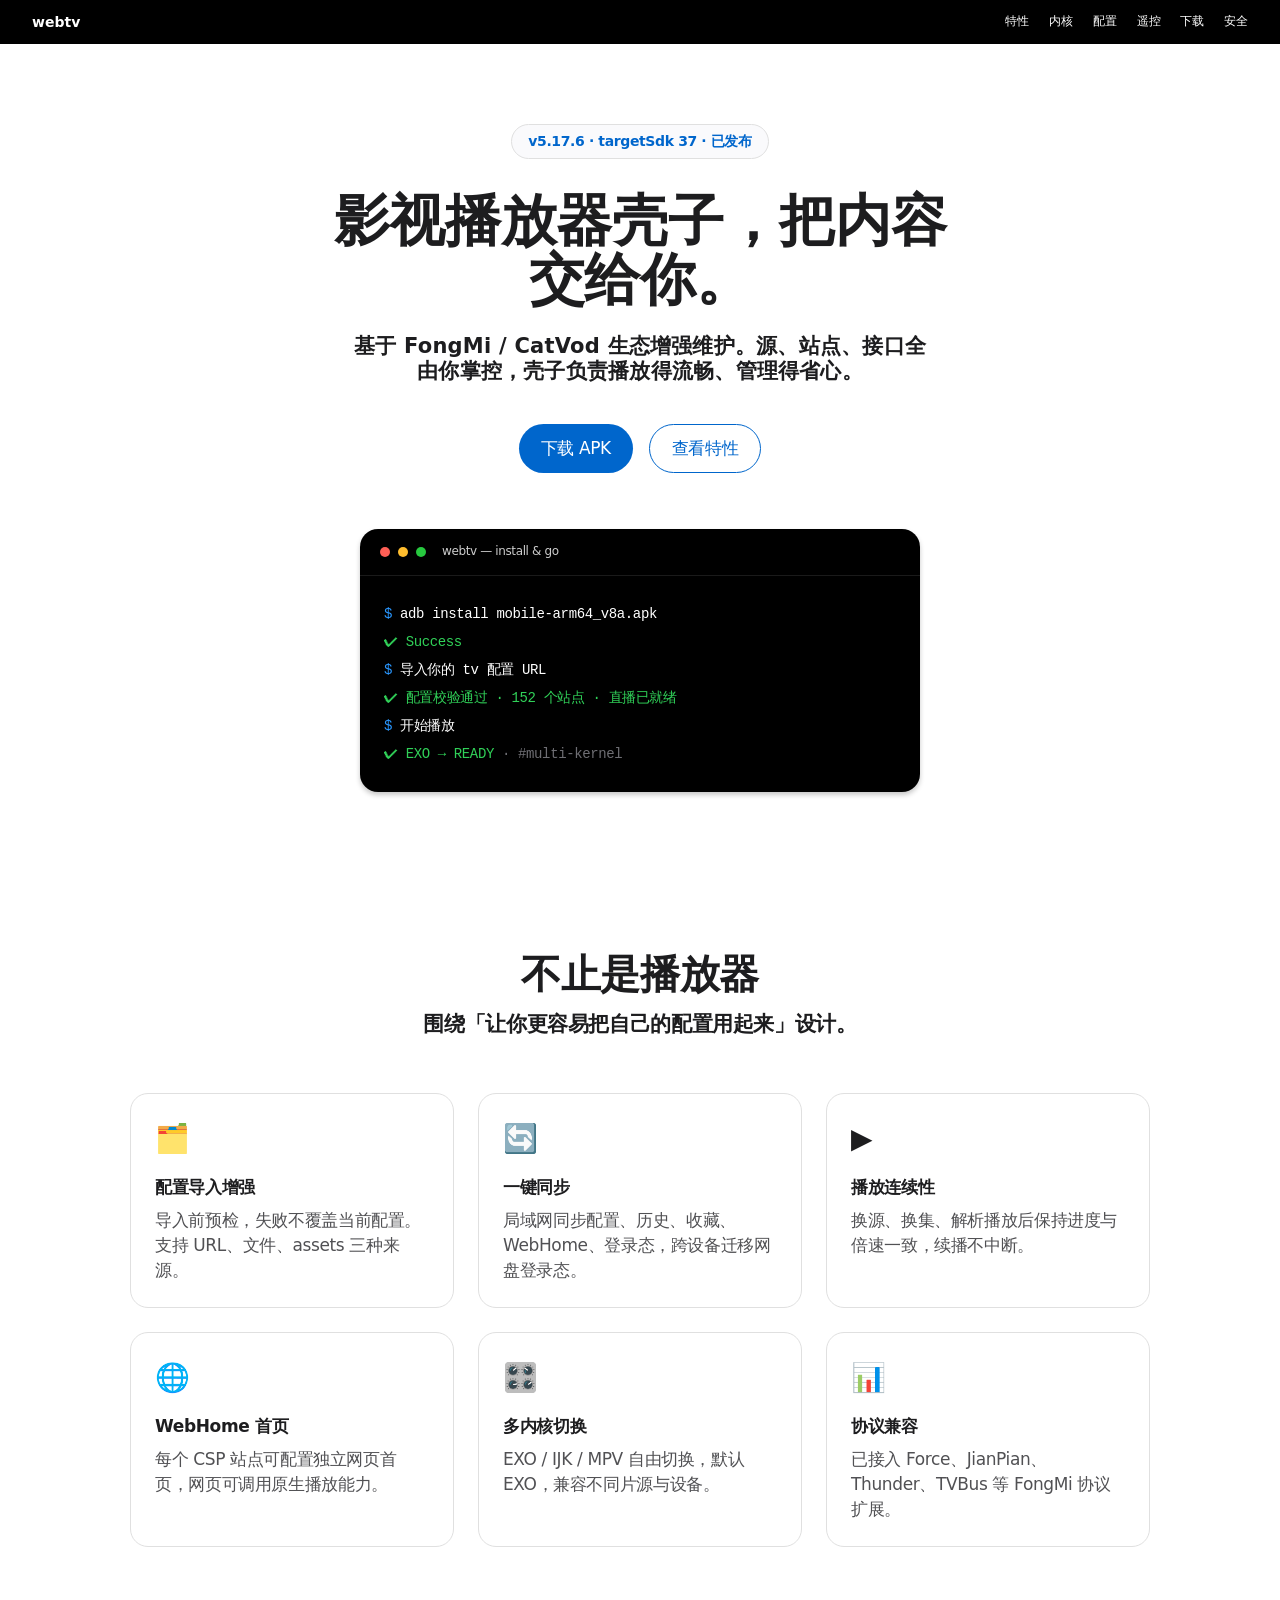
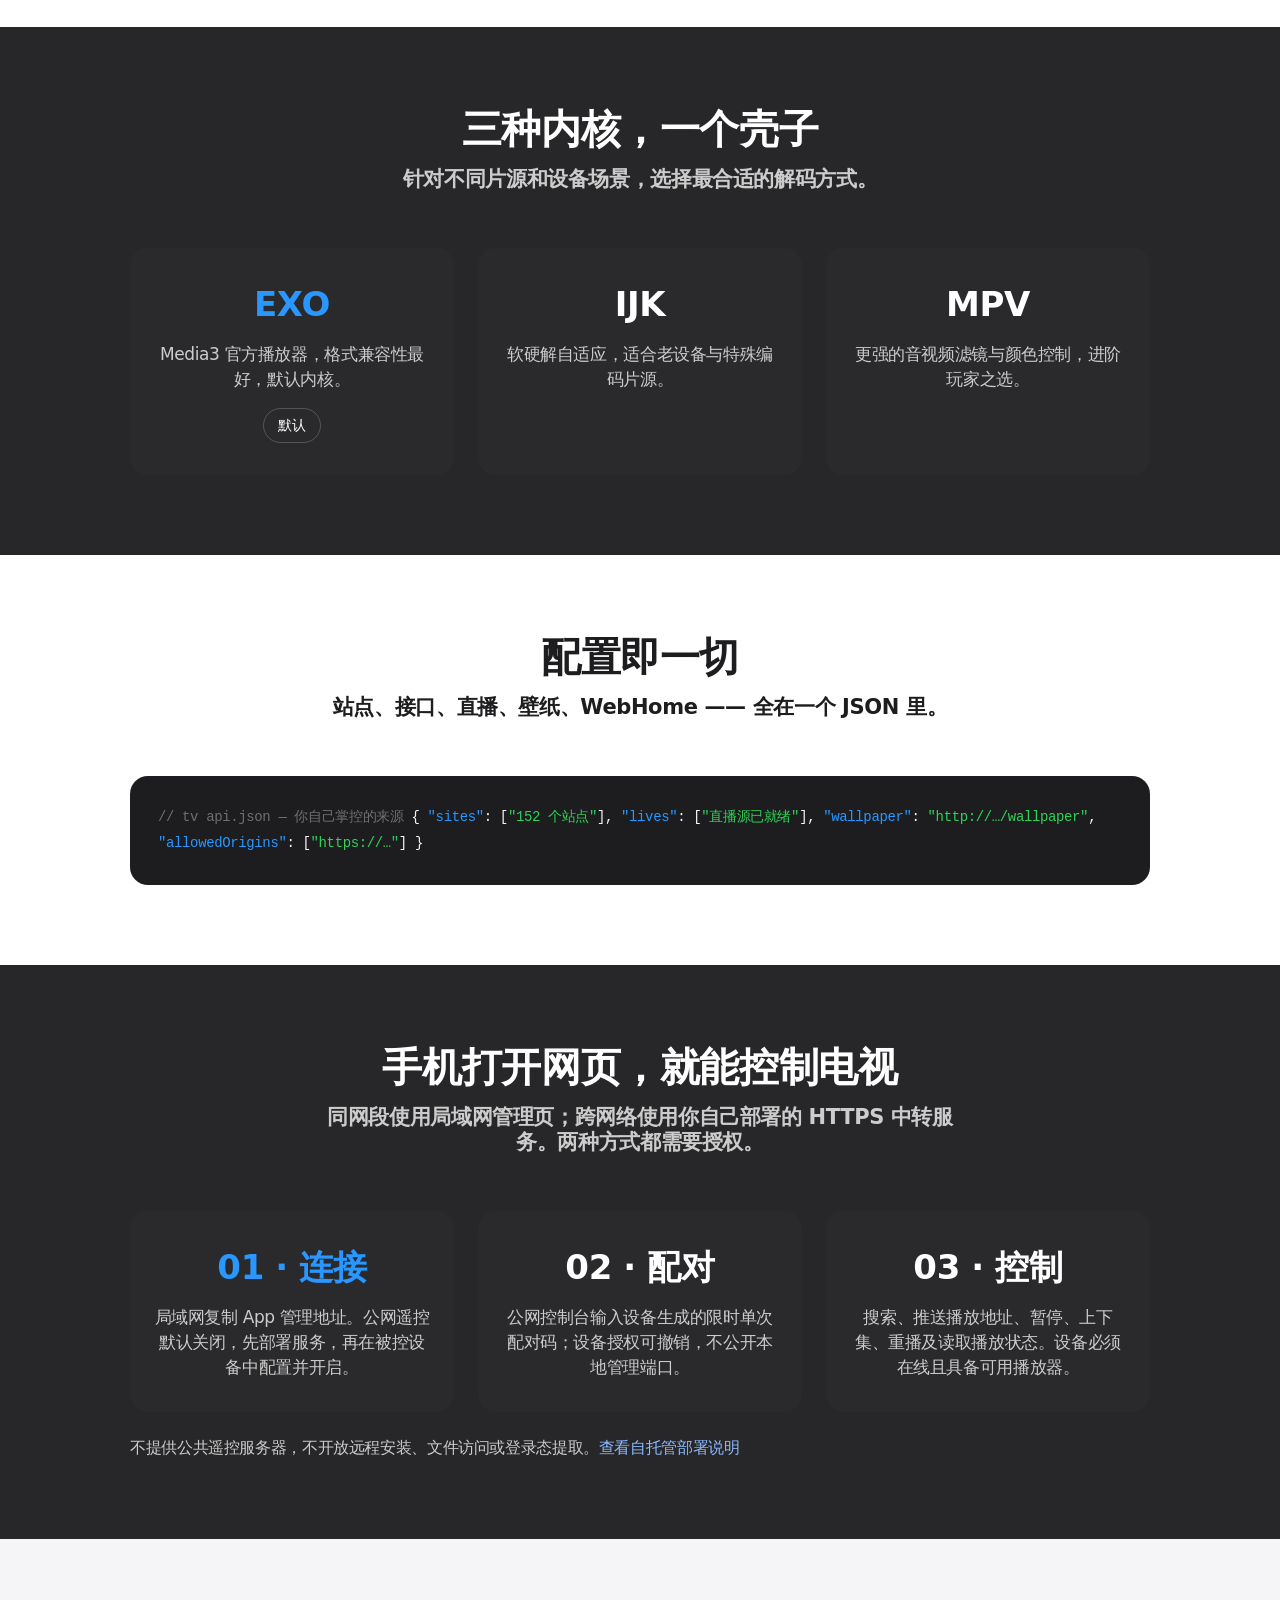
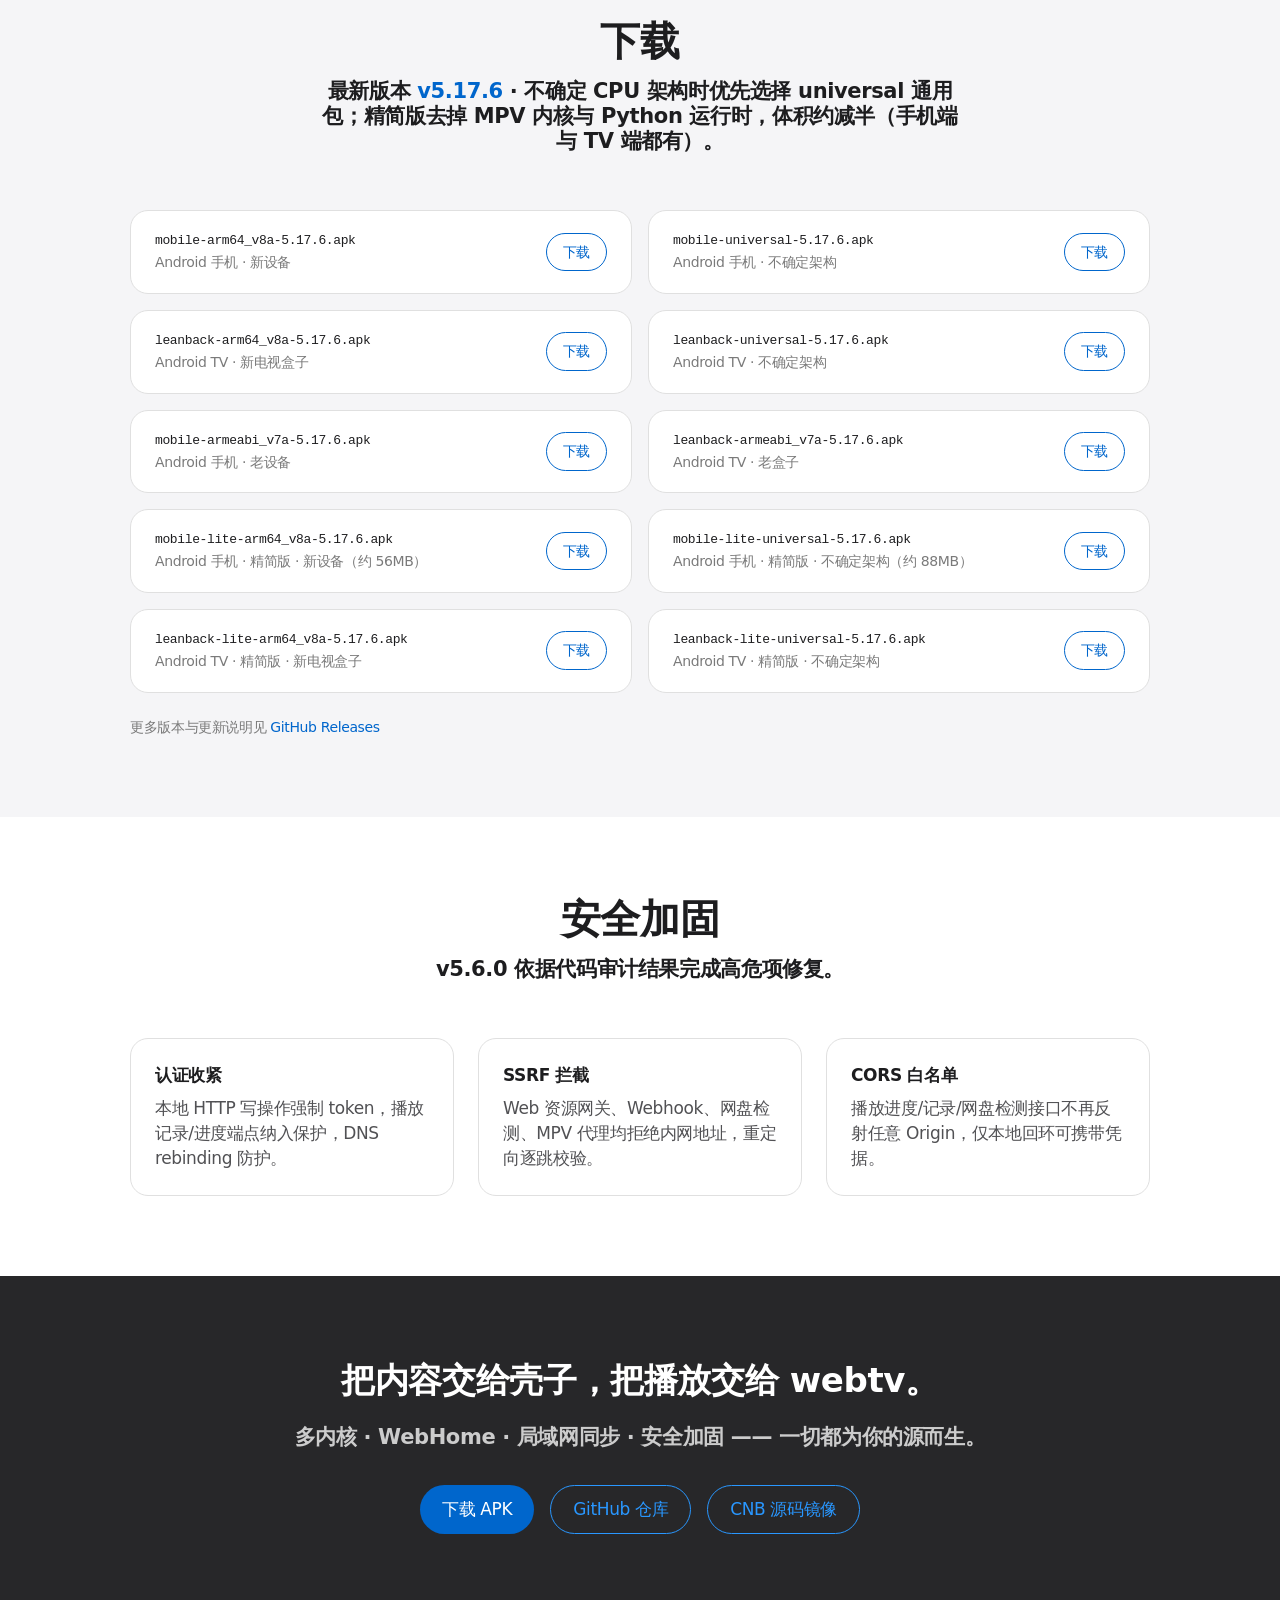
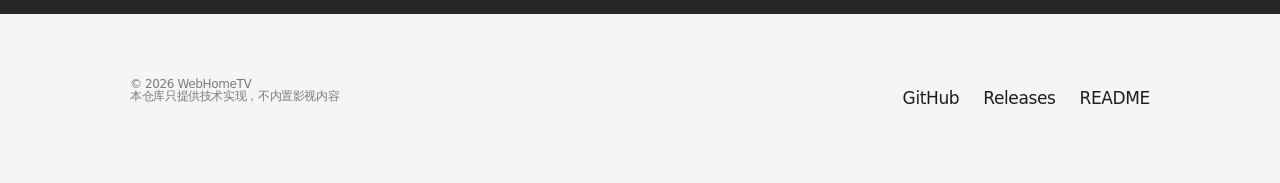
==== commit 5941eba5: "chore: 发布 v5.17.6（版本号、CHANGELOG、README 与下载页同步） Co-Authored-By: Claude Sonnet 4.6 noreply@anthropic.c" ====
--- a/docs/index.html
+++ b/docs/index.html
@@ -278,7 +278,7 @@
 
 <header class="hero" id="top">
   <div class="container">
-    <span class="sub">v5.17.5 · targetSdk 37 · 已发布</span>
+    <span class="sub">v5.17.6 · targetSdk 37 · 已发布</span>
     <h1>影视播放器壳子，把内容交给你。</h1>
     <p class="lead">基于 FongMi / CatVod 生态增强维护。源、站点、接口全由你掌控，壳子负责播放得流畅、管理得省心。</p>
     <div class="hero-actions">
@@ -413,78 +413,78 @@
   <div class="container">
     <div class="sec-head">
       <h2>下载</h2>
-      <p class="sec-desc">最新版本 <strong style="color:var(--blue)">v5.17.5</strong> · 不确定 CPU 架构时优先选择 universal 通用包；精简版去掉 MPV 内核与 Python 运行时，体积约减半（手机端与 TV 端都有）。</p>
+      <p class="sec-desc">最新版本 <strong style="color:var(--blue)">v5.17.6</strong> · 不确定 CPU 架构时优先选择 universal 通用包；精简版去掉 MPV 内核与 Python 运行时，体积约减半（手机端与 TV 端都有）。</p>
     </div>
     <div class="dl-grid">
       <div class="dl-row">
         <div>
-          <div class="dl-name">mobile-arm64_v8a-5.17.5.apk</div>
+          <div class="dl-name">mobile-arm64_v8a-5.17.6.apk</div>
           <div class="dl-desc">Android 手机 · 新设备</div>
         </div>
-        <a class="dl-btn" href="https://github.com/motao123/webtv/releases/latest/download/mobile-arm64_v8a-5.17.5.apk">下载</a>
-      </div>
-      <div class="dl-row">
-        <div>
-          <div class="dl-name">mobile-universal-5.17.5.apk</div>
+        <a class="dl-btn" href="https://github.com/motao123/webtv/releases/latest/download/mobile-arm64_v8a-5.17.6.apk">下载</a>
+      </div>
+      <div class="dl-row">
+        <div>
+          <div class="dl-name">mobile-universal-5.17.6.apk</div>
           <div class="dl-desc">Android 手机 · 不确定架构</div>
         </div>
-        <a class="dl-btn" href="https://github.com/motao123/webtv/releases/latest/download/mobile-universal-5.17.5.apk">下载</a>
-      </div>
-      <div class="dl-row">
-        <div>
-          <div class="dl-name">leanback-arm64_v8a-5.17.5.apk</div>
+        <a class="dl-btn" href="https://github.com/motao123/webtv/releases/latest/download/mobile-universal-5.17.6.apk">下载</a>
+      </div>
+      <div class="dl-row">
+        <div>
+          <div class="dl-name">leanback-arm64_v8a-5.17.6.apk</div>
           <div class="dl-desc">Android TV · 新电视盒子</div>
         </div>
-        <a class="dl-btn" href="https://github.com/motao123/webtv/releases/latest/download/leanback-arm64_v8a-5.17.5.apk">下载</a>
-      </div>
-      <div class="dl-row">
-        <div>
-          <div class="dl-name">leanback-universal-5.17.5.apk</div>
+        <a class="dl-btn" href="https://github.com/motao123/webtv/releases/latest/download/leanback-arm64_v8a-5.17.6.apk">下载</a>
+      </div>
+      <div class="dl-row">
+        <div>
+          <div class="dl-name">leanback-universal-5.17.6.apk</div>
           <div class="dl-desc">Android TV · 不确定架构</div>
         </div>
-        <a class="dl-btn" href="https://github.com/motao123/webtv/releases/latest/download/leanback-universal-5.17.5.apk">下载</a>
-      </div>
-      <div class="dl-row">
-        <div>
-          <div class="dl-name">mobile-armeabi_v7a-5.17.5.apk</div>
+        <a class="dl-btn" href="https://github.com/motao123/webtv/releases/latest/download/leanback-universal-5.17.6.apk">下载</a>
+      </div>
+      <div class="dl-row">
+        <div>
+          <div class="dl-name">mobile-armeabi_v7a-5.17.6.apk</div>
           <div class="dl-desc">Android 手机 · 老设备</div>
         </div>
-        <a class="dl-btn" href="https://github.com/motao123/webtv/releases/latest/download/mobile-armeabi_v7a-5.17.5.apk">下载</a>
-      </div>
-      <div class="dl-row">
-        <div>
-          <div class="dl-name">leanback-armeabi_v7a-5.17.5.apk</div>
+        <a class="dl-btn" href="https://github.com/motao123/webtv/releases/latest/download/mobile-armeabi_v7a-5.17.6.apk">下载</a>
+      </div>
+      <div class="dl-row">
+        <div>
+          <div class="dl-name">leanback-armeabi_v7a-5.17.6.apk</div>
           <div class="dl-desc">Android TV · 老盒子</div>
         </div>
-        <a class="dl-btn" href="https://github.com/motao123/webtv/releases/latest/download/leanback-armeabi_v7a-5.17.5.apk">下载</a>
-      </div>
-      <div class="dl-row">
-        <div>
-          <div class="dl-name">mobile-lite-arm64_v8a-5.17.5.apk</div>
+        <a class="dl-btn" href="https://github.com/motao123/webtv/releases/latest/download/leanback-armeabi_v7a-5.17.6.apk">下载</a>
+      </div>
+      <div class="dl-row">
+        <div>
+          <div class="dl-name">mobile-lite-arm64_v8a-5.17.6.apk</div>
           <div class="dl-desc">Android 手机 · 精简版 · 新设备（约 56MB）</div>
         </div>
-        <a class="dl-btn" href="https://github.com/motao123/webtv/releases/latest/download/mobile-lite-arm64_v8a-5.17.5.apk">下载</a>
-      </div>
-      <div class="dl-row">
-        <div>
-          <div class="dl-name">mobile-lite-universal-5.17.5.apk</div>
+        <a class="dl-btn" href="https://github.com/motao123/webtv/releases/latest/download/mobile-lite-arm64_v8a-5.17.6.apk">下载</a>
+      </div>
+      <div class="dl-row">
+        <div>
+          <div class="dl-name">mobile-lite-universal-5.17.6.apk</div>
           <div class="dl-desc">Android 手机 · 精简版 · 不确定架构（约 88MB）</div>
         </div>
-        <a class="dl-btn" href="https://github.com/motao123/webtv/releases/latest/download/mobile-lite-universal-5.17.5.apk">下载</a>
-      </div>
-      <div class="dl-row">
-        <div>
-          <div class="dl-name">leanback-lite-arm64_v8a-5.17.5.apk</div>
+        <a class="dl-btn" href="https://github.com/motao123/webtv/releases/latest/download/mobile-lite-universal-5.17.6.apk">下载</a>
+      </div>
+      <div class="dl-row">
+        <div>
+          <div class="dl-name">leanback-lite-arm64_v8a-5.17.6.apk</div>
           <div class="dl-desc">Android TV · 精简版 · 新电视盒子</div>
         </div>
-        <a class="dl-btn" href="https://github.com/motao123/webtv/releases/latest/download/leanback-lite-arm64_v8a-5.17.5.apk">下载</a>
-      </div>
-      <div class="dl-row">
-        <div>
-          <div class="dl-name">leanback-lite-universal-5.17.5.apk</div>
+        <a class="dl-btn" href="https://github.com/motao123/webtv/releases/latest/download/leanback-lite-arm64_v8a-5.17.6.apk">下载</a>
+      </div>
+      <div class="dl-row">
+        <div>
+          <div class="dl-name">leanback-lite-universal-5.17.6.apk</div>
           <div class="dl-desc">Android TV · 精简版 · 不确定架构</div>
         </div>
-        <a class="dl-btn" href="https://github.com/motao123/webtv/releases/latest/download/leanback-lite-universal-5.17.5.apk">下载</a>
+        <a class="dl-btn" href="https://github.com/motao123/webtv/releases/latest/download/leanback-lite-universal-5.17.6.apk">下载</a>
       </div>
     </div>
     <p style="margin-top:24px;font-size:14px;color:var(--ink-muted-48)">更多版本与更新说明见 <a href="https://github.com/motao123/webtv/releases">GitHub Releases</a></p>
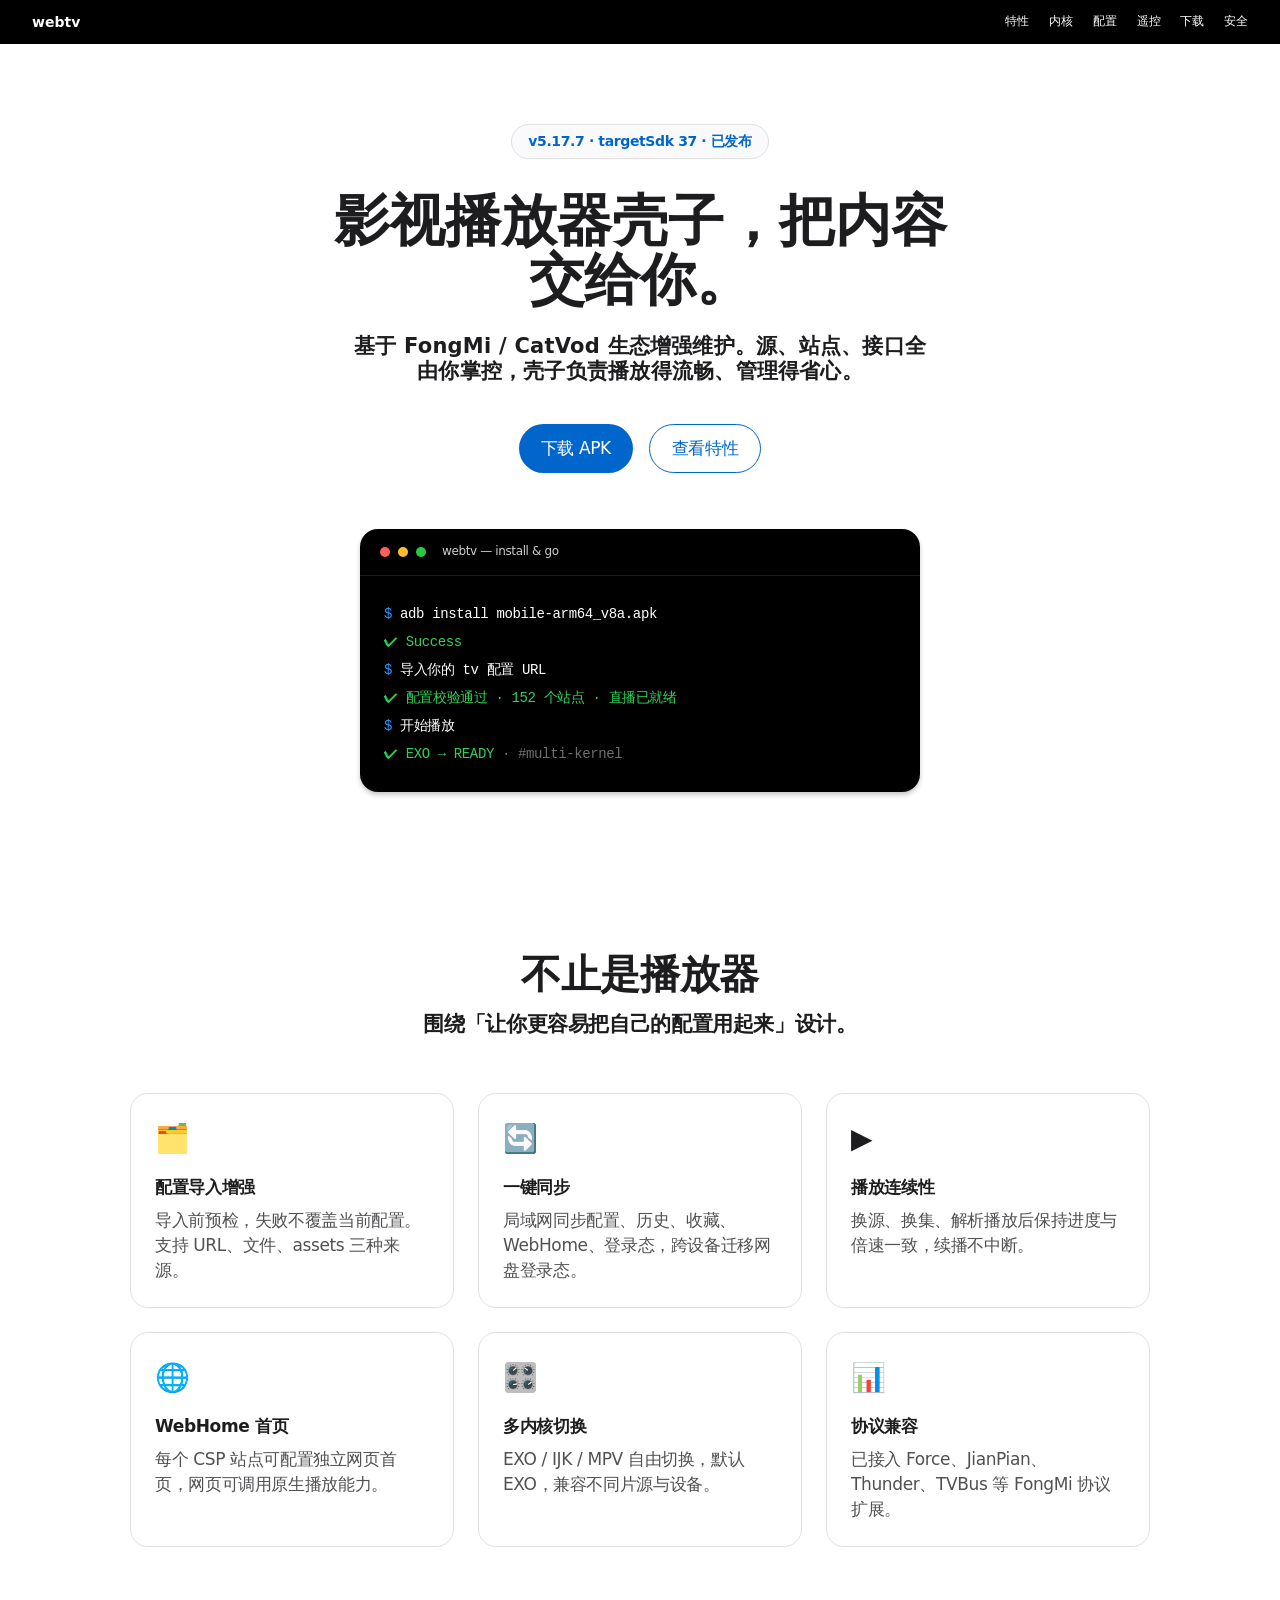
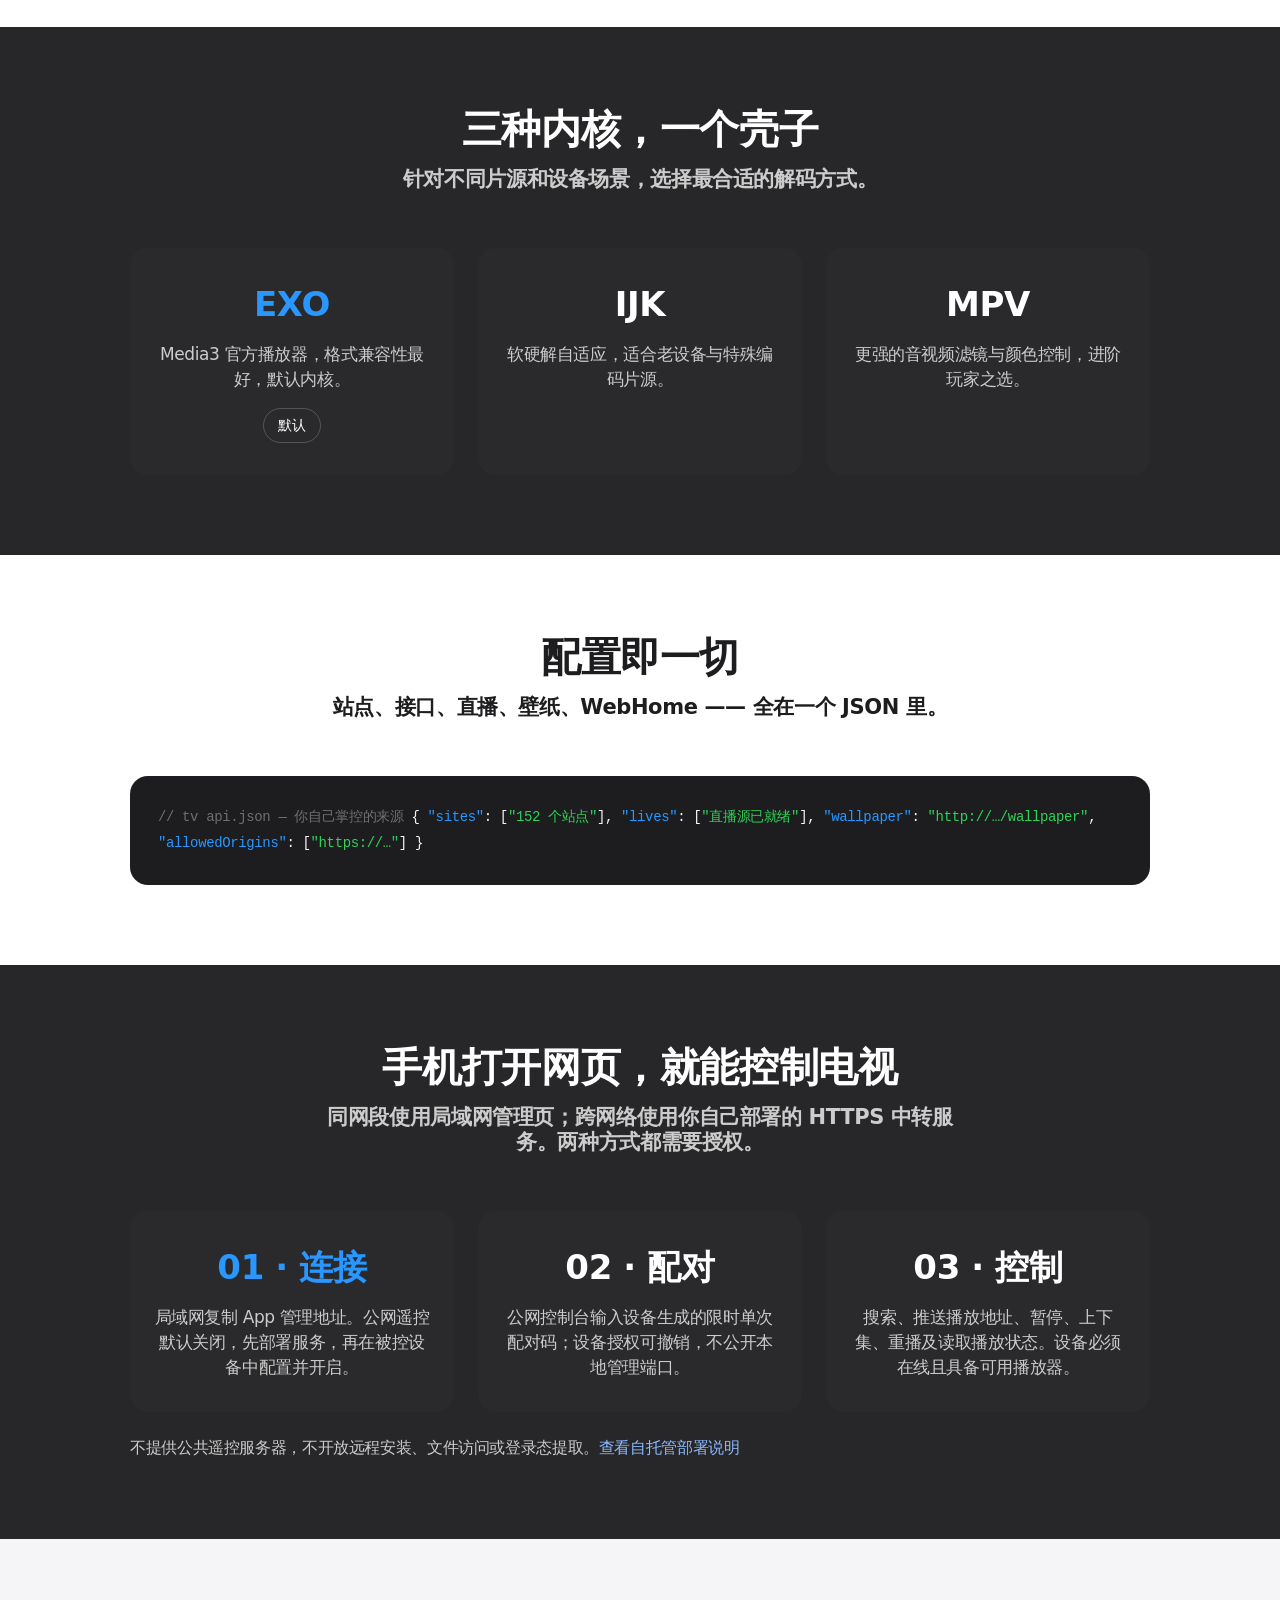
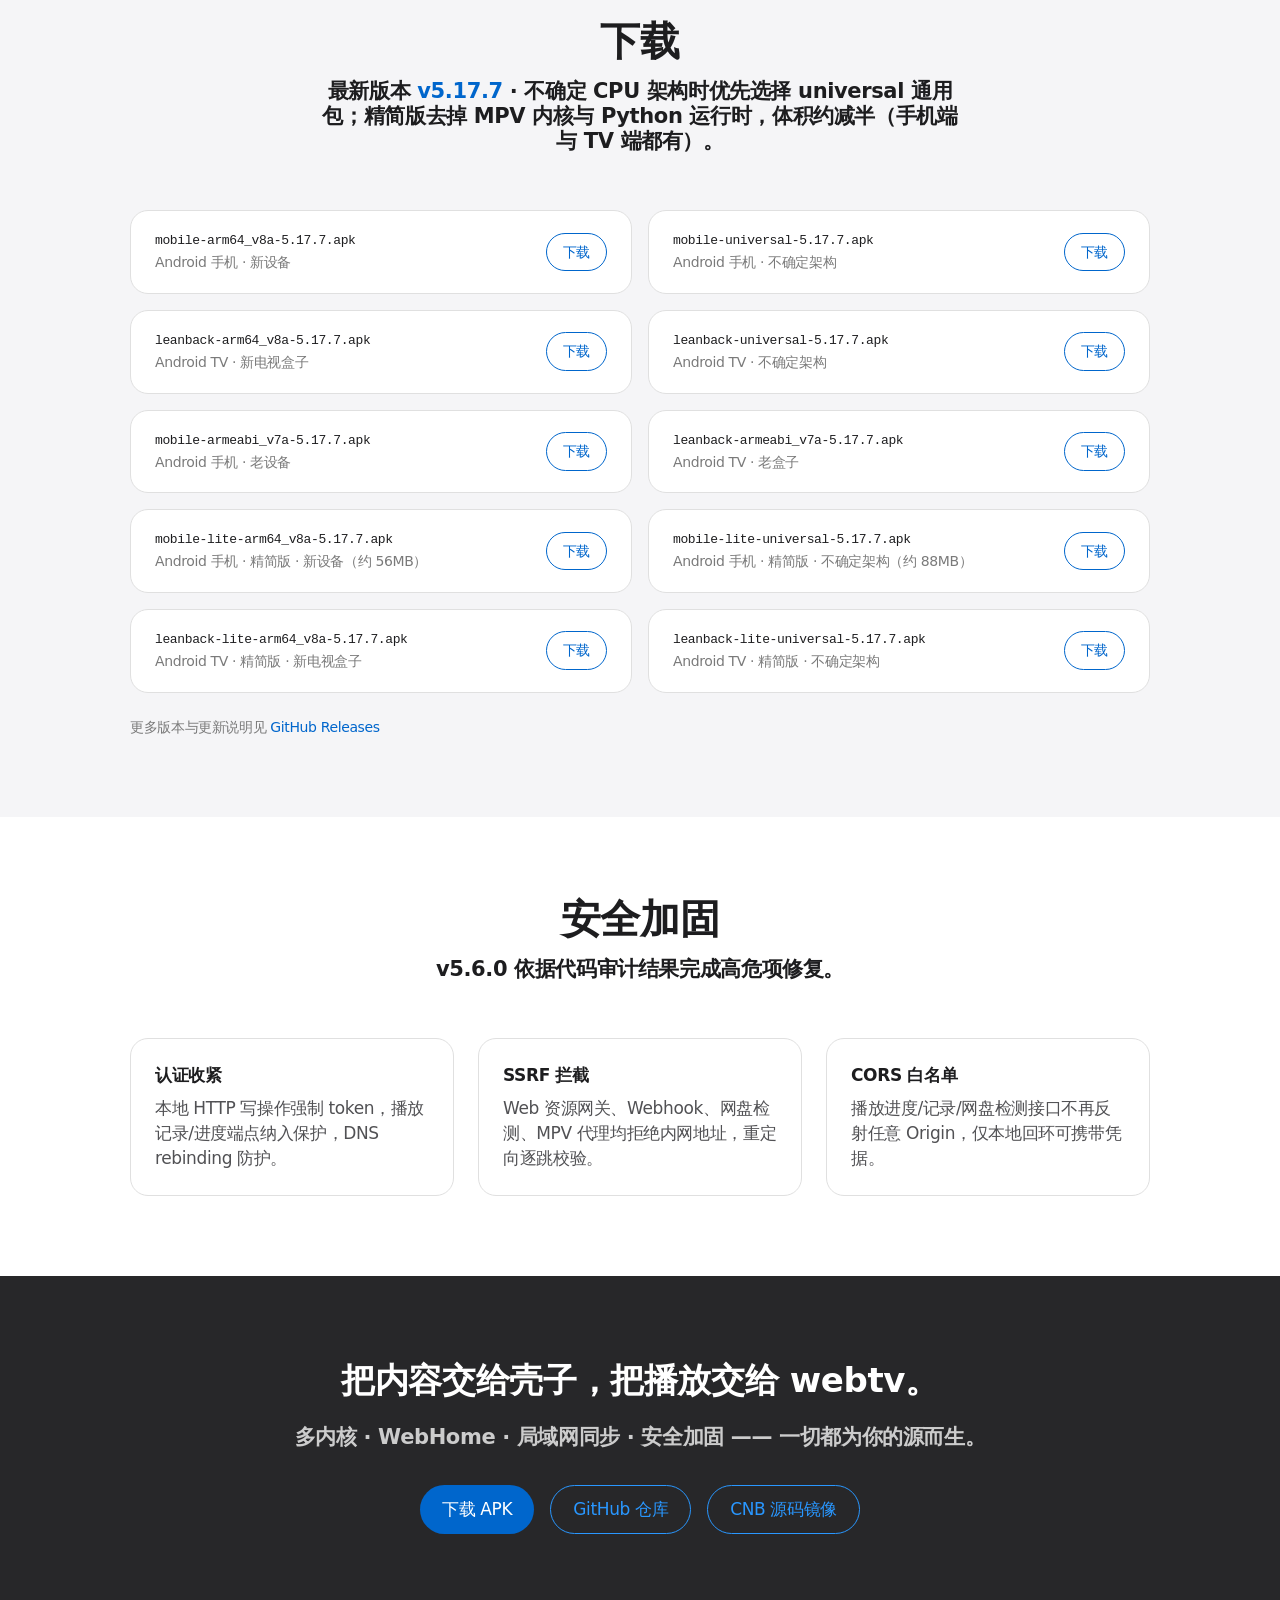
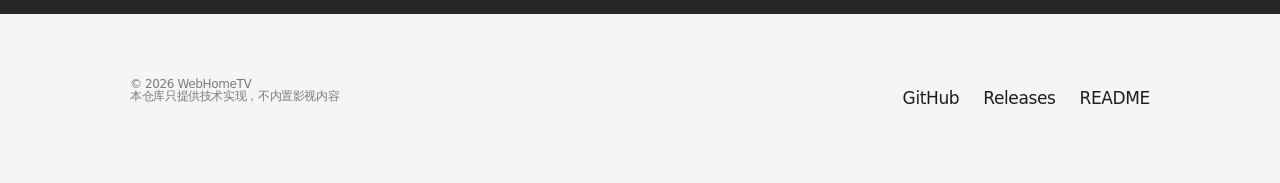
==== commit 4a0a2c75: "feat: 爬虫 jar 进程隔离（:spider 子进程 + 死亡归因拉黑 + 退避重启）v5.17.7 - 新增 :spider 子进程：Binder 控制面握手 + 127.0.0.1 Nano" ====
--- a/docs/index.html
+++ b/docs/index.html
@@ -278,7 +278,7 @@
 
 <header class="hero" id="top">
   <div class="container">
-    <span class="sub">v5.17.6 · targetSdk 37 · 已发布</span>
+    <span class="sub">v5.17.7 · targetSdk 37 · 已发布</span>
     <h1>影视播放器壳子，把内容交给你。</h1>
     <p class="lead">基于 FongMi / CatVod 生态增强维护。源、站点、接口全由你掌控，壳子负责播放得流畅、管理得省心。</p>
     <div class="hero-actions">
@@ -413,78 +413,78 @@
   <div class="container">
     <div class="sec-head">
       <h2>下载</h2>
-      <p class="sec-desc">最新版本 <strong style="color:var(--blue)">v5.17.6</strong> · 不确定 CPU 架构时优先选择 universal 通用包；精简版去掉 MPV 内核与 Python 运行时，体积约减半（手机端与 TV 端都有）。</p>
+      <p class="sec-desc">最新版本 <strong style="color:var(--blue)">v5.17.7</strong> · 不确定 CPU 架构时优先选择 universal 通用包；精简版去掉 MPV 内核与 Python 运行时，体积约减半（手机端与 TV 端都有）。</p>
     </div>
     <div class="dl-grid">
       <div class="dl-row">
         <div>
-          <div class="dl-name">mobile-arm64_v8a-5.17.6.apk</div>
+          <div class="dl-name">mobile-arm64_v8a-5.17.7.apk</div>
           <div class="dl-desc">Android 手机 · 新设备</div>
         </div>
-        <a class="dl-btn" href="https://github.com/motao123/webtv/releases/latest/download/mobile-arm64_v8a-5.17.6.apk">下载</a>
-      </div>
-      <div class="dl-row">
-        <div>
-          <div class="dl-name">mobile-universal-5.17.6.apk</div>
+        <a class="dl-btn" href="https://github.com/motao123/webtv/releases/latest/download/mobile-arm64_v8a-5.17.7.apk">下载</a>
+      </div>
+      <div class="dl-row">
+        <div>
+          <div class="dl-name">mobile-universal-5.17.7.apk</div>
           <div class="dl-desc">Android 手机 · 不确定架构</div>
         </div>
-        <a class="dl-btn" href="https://github.com/motao123/webtv/releases/latest/download/mobile-universal-5.17.6.apk">下载</a>
-      </div>
-      <div class="dl-row">
-        <div>
-          <div class="dl-name">leanback-arm64_v8a-5.17.6.apk</div>
+        <a class="dl-btn" href="https://github.com/motao123/webtv/releases/latest/download/mobile-universal-5.17.7.apk">下载</a>
+      </div>
+      <div class="dl-row">
+        <div>
+          <div class="dl-name">leanback-arm64_v8a-5.17.7.apk</div>
           <div class="dl-desc">Android TV · 新电视盒子</div>
         </div>
-        <a class="dl-btn" href="https://github.com/motao123/webtv/releases/latest/download/leanback-arm64_v8a-5.17.6.apk">下载</a>
-      </div>
-      <div class="dl-row">
-        <div>
-          <div class="dl-name">leanback-universal-5.17.6.apk</div>
+        <a class="dl-btn" href="https://github.com/motao123/webtv/releases/latest/download/leanback-arm64_v8a-5.17.7.apk">下载</a>
+      </div>
+      <div class="dl-row">
+        <div>
+          <div class="dl-name">leanback-universal-5.17.7.apk</div>
           <div class="dl-desc">Android TV · 不确定架构</div>
         </div>
-        <a class="dl-btn" href="https://github.com/motao123/webtv/releases/latest/download/leanback-universal-5.17.6.apk">下载</a>
-      </div>
-      <div class="dl-row">
-        <div>
-          <div class="dl-name">mobile-armeabi_v7a-5.17.6.apk</div>
+        <a class="dl-btn" href="https://github.com/motao123/webtv/releases/latest/download/leanback-universal-5.17.7.apk">下载</a>
+      </div>
+      <div class="dl-row">
+        <div>
+          <div class="dl-name">mobile-armeabi_v7a-5.17.7.apk</div>
           <div class="dl-desc">Android 手机 · 老设备</div>
         </div>
-        <a class="dl-btn" href="https://github.com/motao123/webtv/releases/latest/download/mobile-armeabi_v7a-5.17.6.apk">下载</a>
-      </div>
-      <div class="dl-row">
-        <div>
-          <div class="dl-name">leanback-armeabi_v7a-5.17.6.apk</div>
+        <a class="dl-btn" href="https://github.com/motao123/webtv/releases/latest/download/mobile-armeabi_v7a-5.17.7.apk">下载</a>
+      </div>
+      <div class="dl-row">
+        <div>
+          <div class="dl-name">leanback-armeabi_v7a-5.17.7.apk</div>
           <div class="dl-desc">Android TV · 老盒子</div>
         </div>
-        <a class="dl-btn" href="https://github.com/motao123/webtv/releases/latest/download/leanback-armeabi_v7a-5.17.6.apk">下载</a>
-      </div>
-      <div class="dl-row">
-        <div>
-          <div class="dl-name">mobile-lite-arm64_v8a-5.17.6.apk</div>
+        <a class="dl-btn" href="https://github.com/motao123/webtv/releases/latest/download/leanback-armeabi_v7a-5.17.7.apk">下载</a>
+      </div>
+      <div class="dl-row">
+        <div>
+          <div class="dl-name">mobile-lite-arm64_v8a-5.17.7.apk</div>
           <div class="dl-desc">Android 手机 · 精简版 · 新设备（约 56MB）</div>
         </div>
-        <a class="dl-btn" href="https://github.com/motao123/webtv/releases/latest/download/mobile-lite-arm64_v8a-5.17.6.apk">下载</a>
-      </div>
-      <div class="dl-row">
-        <div>
-          <div class="dl-name">mobile-lite-universal-5.17.6.apk</div>
+        <a class="dl-btn" href="https://github.com/motao123/webtv/releases/latest/download/mobile-lite-arm64_v8a-5.17.7.apk">下载</a>
+      </div>
+      <div class="dl-row">
+        <div>
+          <div class="dl-name">mobile-lite-universal-5.17.7.apk</div>
           <div class="dl-desc">Android 手机 · 精简版 · 不确定架构（约 88MB）</div>
         </div>
-        <a class="dl-btn" href="https://github.com/motao123/webtv/releases/latest/download/mobile-lite-universal-5.17.6.apk">下载</a>
-      </div>
-      <div class="dl-row">
-        <div>
-          <div class="dl-name">leanback-lite-arm64_v8a-5.17.6.apk</div>
+        <a class="dl-btn" href="https://github.com/motao123/webtv/releases/latest/download/mobile-lite-universal-5.17.7.apk">下载</a>
+      </div>
+      <div class="dl-row">
+        <div>
+          <div class="dl-name">leanback-lite-arm64_v8a-5.17.7.apk</div>
           <div class="dl-desc">Android TV · 精简版 · 新电视盒子</div>
         </div>
-        <a class="dl-btn" href="https://github.com/motao123/webtv/releases/latest/download/leanback-lite-arm64_v8a-5.17.6.apk">下载</a>
-      </div>
-      <div class="dl-row">
-        <div>
-          <div class="dl-name">leanback-lite-universal-5.17.6.apk</div>
+        <a class="dl-btn" href="https://github.com/motao123/webtv/releases/latest/download/leanback-lite-arm64_v8a-5.17.7.apk">下载</a>
+      </div>
+      <div class="dl-row">
+        <div>
+          <div class="dl-name">leanback-lite-universal-5.17.7.apk</div>
           <div class="dl-desc">Android TV · 精简版 · 不确定架构</div>
         </div>
-        <a class="dl-btn" href="https://github.com/motao123/webtv/releases/latest/download/leanback-lite-universal-5.17.6.apk">下载</a>
+        <a class="dl-btn" href="https://github.com/motao123/webtv/releases/latest/download/leanback-lite-universal-5.17.7.apk">下载</a>
       </div>
     </div>
     <p style="margin-top:24px;font-size:14px;color:var(--ink-muted-48)">更多版本与更新说明见 <a href="https://github.com/motao123/webtv/releases">GitHub Releases</a></p>
